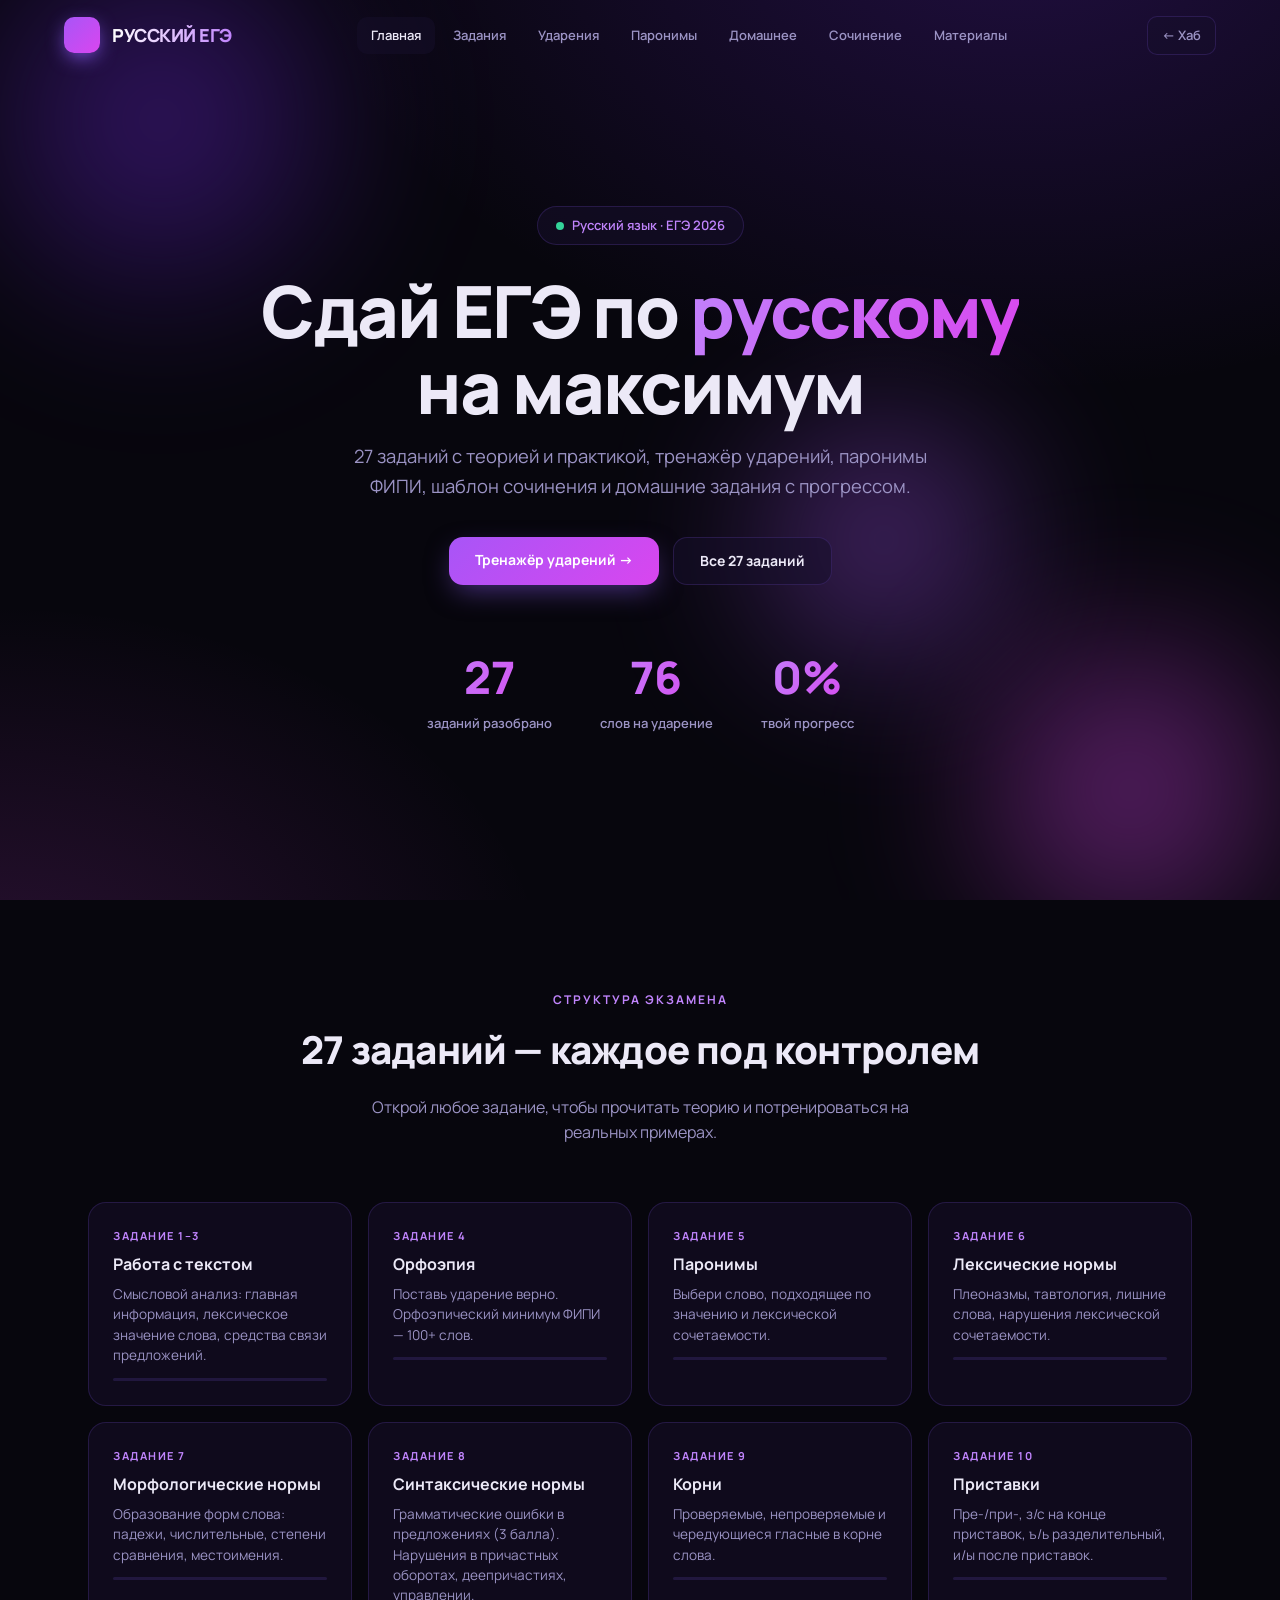
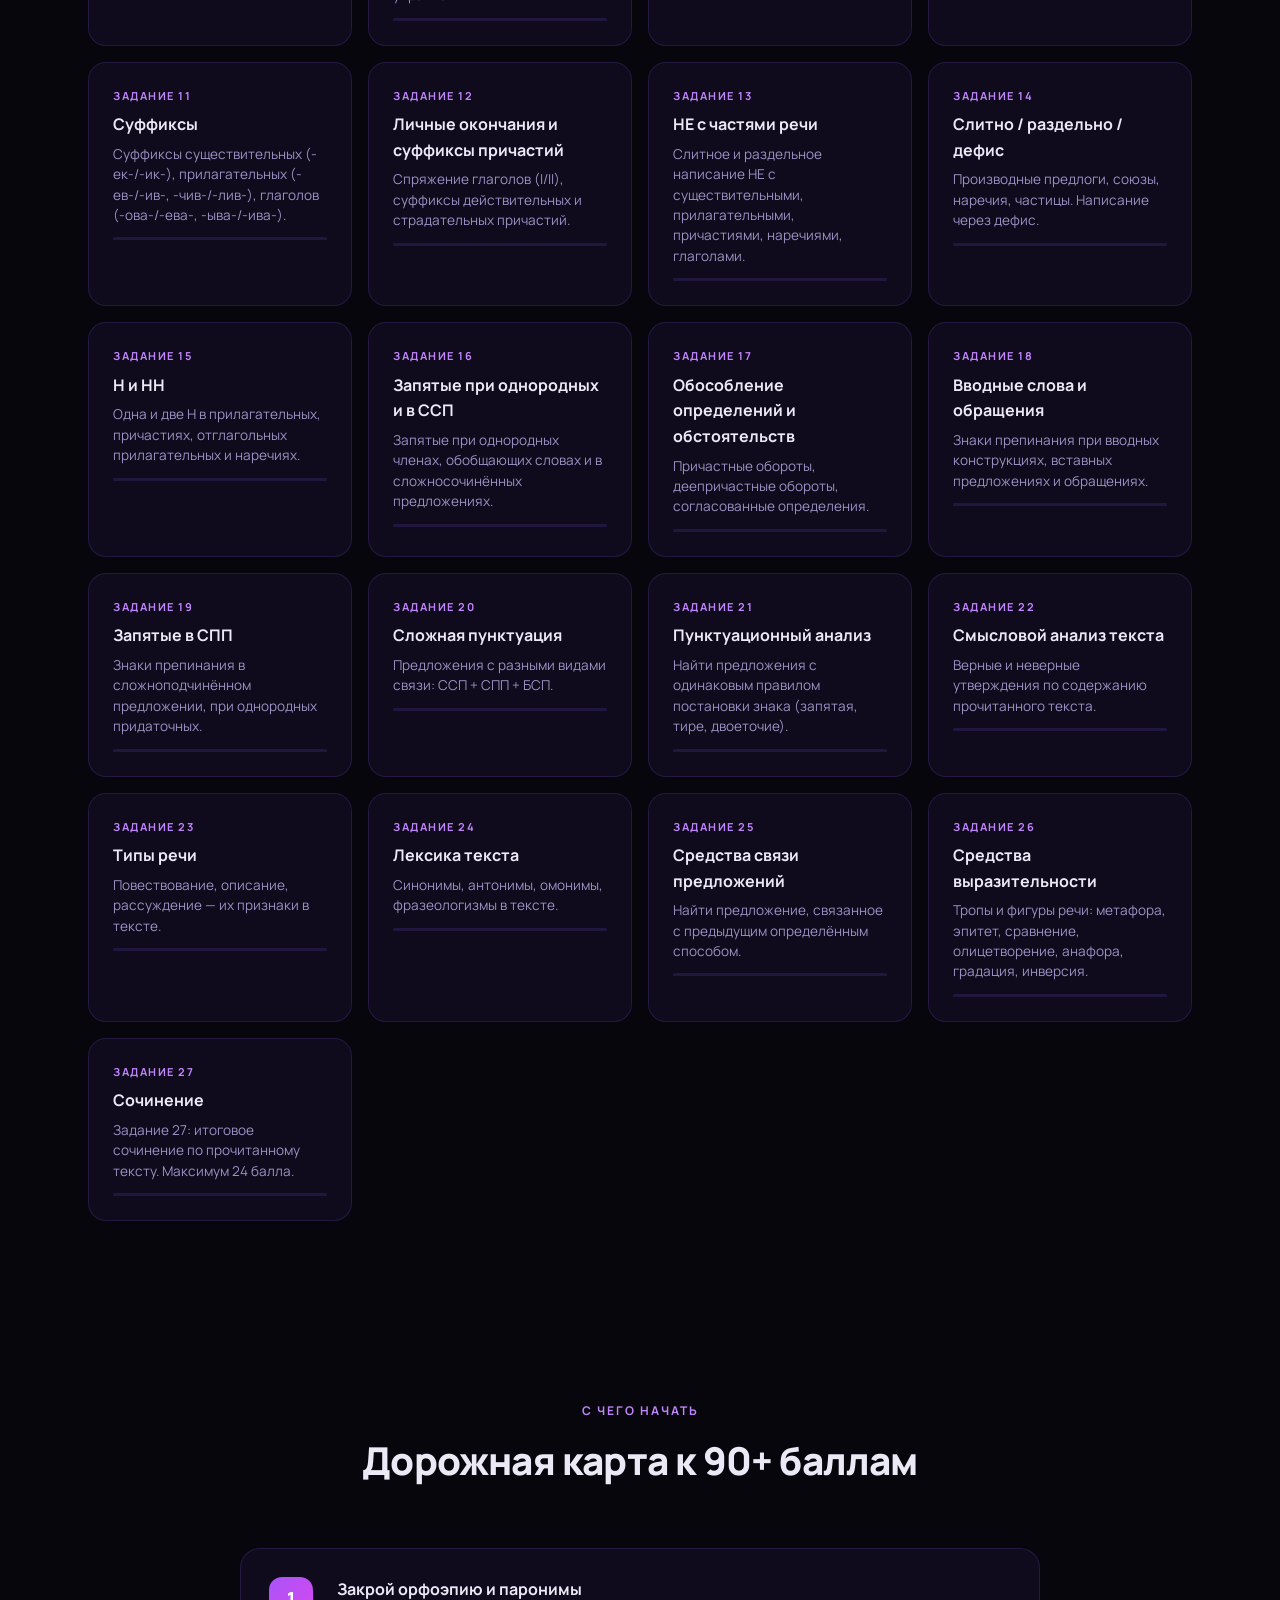
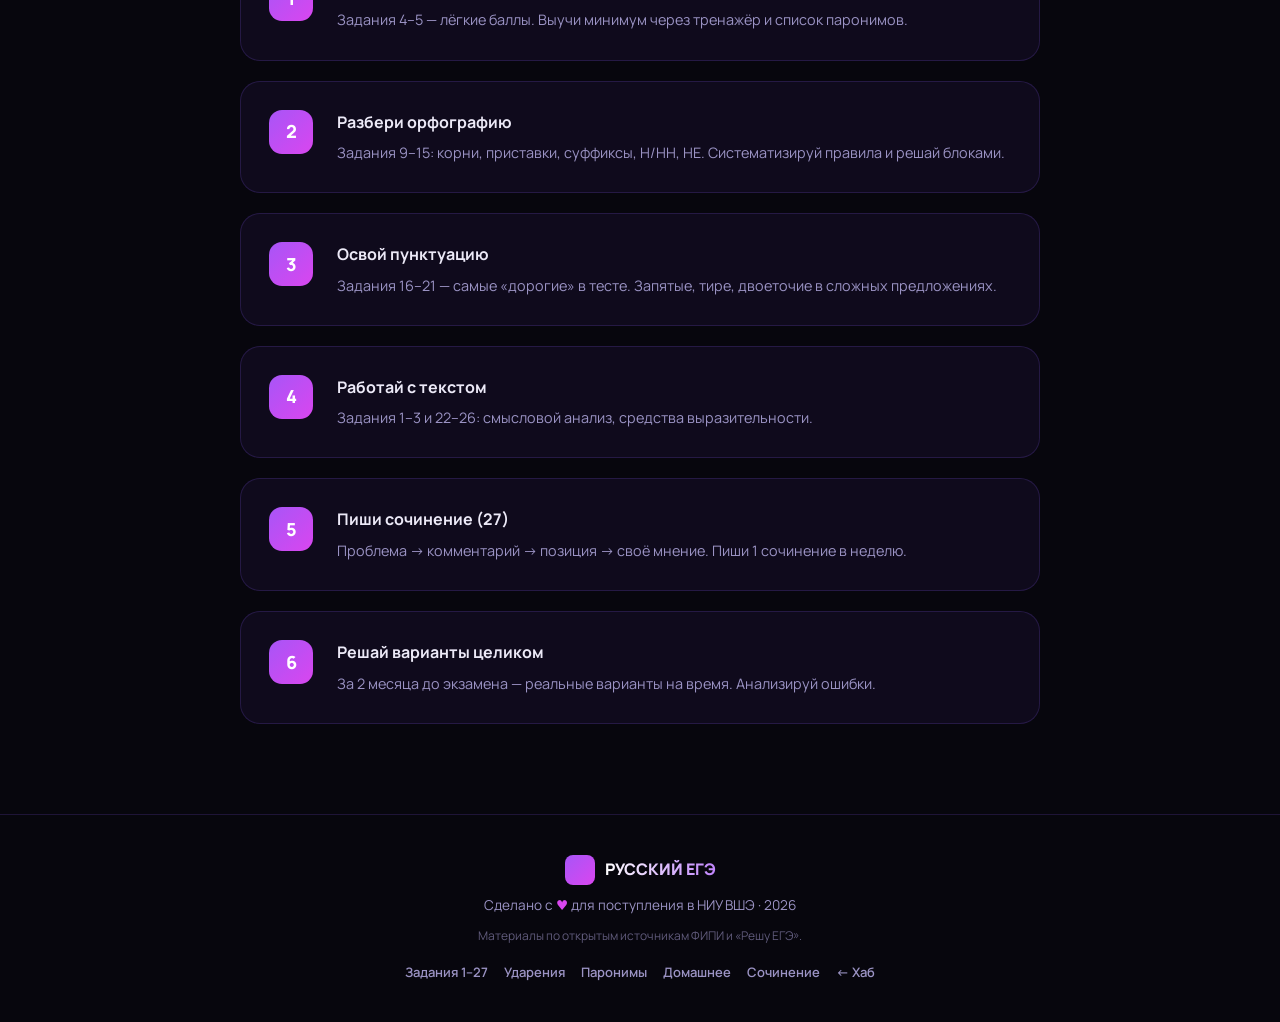
==== russian/index.html @ 57e1d1e1 "feat: запуск объединённого ЕГЭ-хаба (русский + английский) - Лендинг-хаб с выбором предмета и статис" ====
<!DOCTYPE html>
<html lang="ru">
<head>
  <meta charset="UTF-8" />
  <meta name="viewport" content="width=device-width, initial-scale=1.0" />
  <title>РУССКИЙ · ЕГЭ-Хаб — НИУ ВШЭ</title>
  <meta name="description" content="Подготовка к ЕГЭ по русскому: 27 заданий с теорией и практикой, тренажёр ударений (100+ слов), паронимы ФИПИ, шаблон сочинения, домашние задания. Цель — 90+ баллов, НИУ ВШЭ." />
  <link rel="preconnect" href="https://fonts.googleapis.com" />
  <link rel="preconnect" href="https://fonts.gstatic.com" crossorigin />
  <link href="https://fonts.googleapis.com/css2?family=Manrope:wght@400;600;700;800;900&display=swap" rel="stylesheet" />
  <link rel="stylesheet" href="css/style.css" />
  <link rel="icon" href="data:image/svg+xml,%3Csvg xmlns='http://www.w3.org/2000/svg' viewBox='0 0 32 32'%3E%3Ctext y='26' font-size='26'%3E%D0%AF%3C/text%3E%3C/svg%3E" />
</head>
<body>
  <div class="bg-fx"><div class="orb o1"></div><div class="orb o2"></div><div class="orb o3"></div></div>

  <header class="nav" id="nav">
    <a href="#/" class="logo"><span class="mark">Я</span><span>РУССКИЙ ЕГЭ</span></a>
    <nav class="nav-links" id="nav-links"></nav>
    <div class="nav-right">
      <a href="../index.html" class="hub-link">← Хаб</a>
      <button class="burger" id="burger" aria-label="Меню"><span></span><span></span><span></span></button>
    </div>
  </header>

  <main id="app"></main>

  <footer>
    <div class="foot-logo"><span class="mark">Я</span><span>РУССКИЙ ЕГЭ</span></div>
    <p>Сделано с <span class="heart">♥</span> для поступления в НИУ ВШЭ · <span id="year"></span></p>
    <p style="font-size:12px;opacity:.6">Материалы по открытым источникам ФИПИ и «Решу ЕГЭ».</p>
    <div class="foot-links">
      <a href="#/tasks">Задания 1–27</a>
      <a href="#/stress">Ударения</a>
      <a href="#/paronims">Паронимы</a>
      <a href="#/homework">Домашнее</a>
      <a href="#/essay">Сочинение</a>
      <a href="../index.html">← Хаб</a>
    </div>
  </footer>

  <script src="js/data-tasks.js"></script>
  <script src="js/data-stress.js"></script>
  <script src="js/data-homework.js"></script>
  <script src="js/app.js"></script>
</body>
</html>
---- russian/css/style.css ----
/* ============================================================
   РУССКИЙ ЕГЭ · чёрно-фиолетовая платформа
   ============================================================ */

:root {
  --bg:    #07060d;
  --bg-2:  #0d0a1a;
  --panel: rgba(22,16,42,.55);
  --panel-solid: #140f28;
  --violet:      #8b5cf6;
  --violet-2:    #a855f7;
  --violet-bright: #c084fc;
  --violet-deep: #6d28d9;
  --pink:  #d946ef;
  --text:  #ece9f7;
  --muted: #9b93c4;
  --line:  rgba(139,92,246,.18);
  --good:  #34d399;
  --bad:   #fb7185;
  --warn:  #f59e0b;
  --r:     20px;
  --ease:  cubic-bezier(.16,1,.3,1);
}

*{margin:0;padding:0;box-sizing:border-box;}
html{scroll-behavior:smooth;}
body{font-family:"Manrope","Inter",system-ui,sans-serif;
  background:var(--bg);color:var(--text);overflow-x:hidden;
  line-height:1.6;-webkit-font-smoothing:antialiased;}
::selection{background:var(--violet);color:#fff;}
a{color:inherit;text-decoration:none;}
input,textarea,select,button{font-family:inherit;}

/* ---- bg fx ---- */
.bg-fx{position:fixed;inset:0;z-index:-2;overflow:hidden;
  background:
    radial-gradient(1200px 800px at 80% -10%,rgba(109,40,217,.25),transparent 60%),
    radial-gradient(1000px 700px at 0% 110%,rgba(217,70,239,.16),transparent 55%),
    var(--bg);}
.orb{position:absolute;border-radius:50%;filter:blur(70px);opacity:.5;
  animation:float 18s var(--ease) infinite alternate;}
.orb.o1{width:480px;height:480px;top:-120px;left:-80px;
  background:radial-gradient(circle,var(--violet-deep),transparent 70%);}
.orb.o2{width:420px;height:420px;bottom:-100px;right:-60px;
  background:radial-gradient(circle,var(--pink),transparent 70%);animation-delay:-6s;}
.orb.o3{width:360px;height:360px;top:40%;left:55%;
  background:radial-gradient(circle,var(--violet-2),transparent 70%);animation-delay:-11s;}
@keyframes float{0%{transform:translate(0,0) scale(1);}100%{transform:translate(60px,-50px) scale(1.18);}}

/* ---- nav ---- */
.nav{position:fixed;top:0;left:0;right:0;z-index:100;
  display:flex;align-items:center;justify-content:space-between;
  padding:16px clamp(20px,5vw,64px);transition:all .4s var(--ease);}
.nav.scrolled{padding:10px clamp(20px,5vw,64px);
  background:rgba(7,6,13,.82);backdrop-filter:blur(18px);
  border-bottom:1px solid var(--line);}
.logo{display:flex;align-items:center;gap:12px;font-weight:800;font-size:18px;letter-spacing:-.5px;}
.logo .mark{width:36px;height:36px;border-radius:10px;display:grid;place-items:center;
  font-size:18px;font-weight:900;
  background:linear-gradient(135deg,var(--violet-2),var(--pink));
  box-shadow:0 6px 20px -4px var(--violet);animation:pulse 4s ease-in-out infinite;}
@keyframes pulse{50%{box-shadow:0 8px 36px -2px var(--pink);}}
.logo span{background:linear-gradient(90deg,#fff,var(--violet-bright));
  -webkit-background-clip:text;background-clip:text;color:transparent;}
.nav-links{display:flex;gap:4px;align-items:center;}
.nav-links a{color:var(--muted);font-size:13px;font-weight:600;
  padding:8px 14px;border-radius:10px;transition:all .3s var(--ease);white-space:nowrap;}
.nav-links a:hover,.nav-links a.active{color:var(--text);background:var(--panel);}
.nav-right{display:flex;align-items:center;gap:8px;}
.hub-link{
  padding:8px 14px;border-radius:10px;font-size:13px;font-weight:600;
  background:var(--panel);border:1px solid var(--line);color:var(--muted);
  transition:all .3s var(--ease);}
.hub-link:hover{color:var(--violet-bright);border-color:rgba(139,92,246,.4);}
.burger{display:none;flex-direction:column;gap:5px;cursor:pointer;background:none;border:0;}
.burger span{width:24px;height:2px;background:var(--text);border-radius:2px;transition:.3s;}

/* ---- btns ---- */
.btn{padding:12px 26px;border-radius:14px;font-weight:700;font-size:14px;
  cursor:pointer;border:0;transition:all .3s var(--ease);text-decoration:none;display:inline-block;}
.btn-primary{background:linear-gradient(135deg,var(--violet-2),var(--pink));color:#fff;
  box-shadow:0 10px 28px -6px rgba(139,92,246,.5);}
.btn-primary:hover{transform:translateY(-2px);box-shadow:0 14px 36px -4px rgba(139,92,246,.7);}
.btn-primary:disabled{opacity:.4;cursor:not-allowed;transform:none;}
.btn-ghost{background:var(--panel);border:1px solid var(--line);color:var(--text);}
.btn-ghost:hover{border-color:rgba(139,92,246,.4);color:var(--violet-bright);}

/* ---- hero ---- */
.hero{min-height:100vh;display:flex;flex-direction:column;align-items:center;
  justify-content:center;text-align:center;padding:100px clamp(20px,5vw,80px) 60px;}
.badge{display:inline-flex;align-items:center;gap:8px;padding:8px 18px;border-radius:999px;
  background:var(--panel);border:1px solid var(--line);font-size:13px;font-weight:600;
  color:var(--violet-bright);margin-bottom:28px;}
.dot{width:8px;height:8px;border-radius:50%;background:var(--good);animation:blink 2s infinite;}
@keyframes blink{0%,100%{opacity:1;}50%{opacity:.3;}}
h1{font-size:clamp(2.2rem,6vw,4.5rem);font-weight:900;letter-spacing:-2px;line-height:1.05;margin-bottom:18px;}
.grad{background:linear-gradient(120deg,var(--violet-bright),var(--pink));
  -webkit-background-clip:text;background-clip:text;color:transparent;}
.sub{font-size:clamp(.95rem,2vw,1.15rem);color:var(--muted);max-width:600px;margin-bottom:36px;}
.hero-cta{display:flex;gap:14px;flex-wrap:wrap;justify-content:center;margin-bottom:56px;}
.hero-stats{display:flex;gap:48px;flex-wrap:wrap;justify-content:center;}
.stat .num{font-size:clamp(1.8rem,4vw,2.8rem);font-weight:900;
  background:linear-gradient(120deg,var(--violet-bright),var(--pink));
  -webkit-background-clip:text;background-clip:text;color:transparent;}
.stat .lbl{font-size:13px;color:var(--muted);font-weight:600;}

/* ---- wrap / sec ---- */
.wrap{max-width:1200px;margin:0 auto;padding:0 clamp(20px,5vw,48px);}
section{padding:90px 0;}
.sec-head{text-align:center;margin-bottom:56px;}
.kicker{font-size:12px;font-weight:700;letter-spacing:2px;text-transform:uppercase;
  color:var(--violet-bright);margin-bottom:10px;}
h2{font-size:clamp(1.6rem,3.5vw,2.4rem);font-weight:800;letter-spacing:-.8px;margin-bottom:14px;}
.sec-head p{color:var(--muted);font-size:clamp(.9rem,1.8vw,1rem);max-width:540px;margin:0 auto;}

/* ---- task grid ---- */
.tasks-grid{display:grid;grid-template-columns:repeat(auto-fill,minmax(240px,1fr));gap:16px;}
.task-card{
  padding:24px;border-radius:18px;border:1px solid var(--line);background:var(--panel);
  cursor:pointer;transition:all .35s var(--ease);position:relative;overflow:hidden;
}
.task-card::before{content:'';position:absolute;inset:0;
  background:radial-gradient(500px at var(--mx,50%) var(--my,50%),rgba(139,92,246,.14),transparent 60%);
  opacity:0;transition:opacity .3s;}
.task-card:hover::before{opacity:1;}
.task-card:hover{transform:translateY(-3px);border-color:rgba(139,92,246,.4);
  box-shadow:0 20px 50px -20px rgba(139,92,246,.3);}
.tnum{font-size:11px;font-weight:700;letter-spacing:1.5px;text-transform:uppercase;
  color:var(--violet-bright);margin-bottom:8px;display:block;}
.task-card h3{font-size:1rem;font-weight:700;margin-bottom:6px;}
.task-card p{font-size:.85rem;color:var(--muted);line-height:1.5;}
.task-card .tc-prog{
  margin-top:12px;height:3px;border-radius:99px;background:rgba(139,92,246,.15);overflow:hidden;}
.task-card .tc-prog i{display:block;height:100%;border-radius:99px;
  background:linear-gradient(90deg,var(--violet-2),var(--pink));transition:width .5s var(--ease);}

/* ---- task detail view ---- */
.task-view{padding-top:100px;min-height:100vh;}
.task-header{padding:60px clamp(20px,5vw,48px) 40px;max-width:900px;margin:0 auto;}
.task-header .back{display:inline-flex;align-items:center;gap:8px;
  color:var(--muted);font-size:14px;font-weight:600;cursor:pointer;
  border:none;background:none;padding:0;margin-bottom:24px;transition:color .2s;}
.task-header .back:hover{color:var(--violet-bright);}
.task-header .tnum{font-size:13px;font-weight:700;letter-spacing:1.5px;text-transform:uppercase;
  color:var(--violet-bright);margin-bottom:10px;}
.task-header h2{font-size:clamp(1.6rem,3.5vw,2.2rem);font-weight:800;letter-spacing:-.5px;margin-bottom:14px;}
.task-header p{color:var(--muted);font-size:1rem;line-height:1.7;max-width:660px;}

.task-body{max-width:900px;margin:0 auto;padding:0 clamp(20px,5vw,48px) 80px;}

/* theory block */
.theory-block{
  background:var(--panel);border:1px solid var(--line);
  border-radius:20px;padding:32px;margin-bottom:32px;
}
.theory-block h3{font-size:1.1rem;font-weight:700;margin-bottom:16px;
  display:flex;align-items:center;gap:10px;}
.theory-block h3::before{content:'📖';font-size:1.2rem;}
.theory-block ul{list-style:none;display:flex;flex-direction:column;gap:10px;}
.theory-block li{padding-left:22px;position:relative;font-size:.95rem;line-height:1.6;color:var(--muted);}
.theory-block li::before{content:'→';position:absolute;left:0;color:var(--violet-bright);}
.theory-block li strong{color:var(--text);}
.theory-block p{font-size:.95rem;color:var(--muted);line-height:1.7;}
.theory-block code{background:rgba(139,92,246,.15);padding:2px 6px;border-radius:6px;
  font-family:monospace;font-size:.9rem;color:var(--violet-bright);}

/* practice block */
.practice-block{margin-bottom:24px;}
.practice-block .pb-head{display:flex;align-items:center;justify-content:space-between;margin-bottom:20px;}
.practice-block .pb-head h3{font-size:1.05rem;font-weight:700;}
.pb-counter{font-size:13px;color:var(--muted);font-weight:600;}

.ex-card{
  background:var(--panel);border:1px solid var(--line);border-radius:18px;
  padding:28px;margin-bottom:16px;transition:border-color .3s;
}
.ex-card.correct{border-color:var(--good);}
.ex-card.wrong{border-color:var(--bad);}
.ex-num{font-size:11px;font-weight:700;letter-spacing:1.5px;text-transform:uppercase;
  color:var(--muted);margin-bottom:10px;}
.ex-card .q{font-size:1rem;font-weight:600;line-height:1.6;margin-bottom:18px;}
.ex-card .q em{font-style:normal;color:var(--violet-bright);font-weight:700;}

/* options */
.opts{display:flex;flex-direction:column;gap:10px;margin-bottom:16px;}
.opt{
  padding:12px 18px;border-radius:12px;border:1px solid var(--line);
  background:rgba(22,16,42,.4);cursor:pointer;font-size:.95rem;font-weight:600;
  transition:all .25s var(--ease);text-align:left;color:var(--text);
}
.opt:hover:not(:disabled){border-color:rgba(139,92,246,.5);background:rgba(139,92,246,.12);}
.opt.sel-correct{border-color:var(--good);background:rgba(52,211,153,.12);color:var(--good);}
.opt.sel-wrong{border-color:var(--bad);background:rgba(251,113,133,.12);color:var(--bad);}
.opt.show-correct{border-color:var(--good);background:rgba(52,211,153,.08);}
.opt:disabled{cursor:not-allowed;}

/* fill input */
.fill-wrap{display:flex;gap:12px;align-items:center;flex-wrap:wrap;margin-bottom:14px;}
.fill-pre,.fill-post{font-size:1rem;color:var(--text);font-weight:600;}
.fill-inp{
  padding:10px 16px;border-radius:12px;border:1px solid var(--line);
  background:rgba(22,16,42,.6);color:var(--text);font-size:1rem;font-weight:600;
  min-width:140px;outline:none;transition:border-color .25s;}
.fill-inp:focus{border-color:var(--violet);}
.fill-inp.ok{border-color:var(--good);background:rgba(52,211,153,.1);}
.fill-inp.no{border-color:var(--bad);background:rgba(251,113,133,.1);}
.check-btn{padding:10px 20px;border-radius:12px;border:0;cursor:pointer;
  background:var(--violet);color:#fff;font-size:14px;font-weight:700;
  transition:all .25s var(--ease);}
.check-btn:hover{background:var(--violet-2);}

/* explain */
.explain{display:none;padding:14px 18px;border-radius:12px;
  background:rgba(22,16,42,.8);border-left:3px solid var(--violet-bright);
  font-size:.9rem;color:var(--muted);line-height:1.6;margin-top:6px;}
.explain.show{display:block;}
.explain strong{color:var(--violet-bright);}

/* ---- stress trainer ---- */
.trainer{
  background:var(--panel);border:1px solid var(--line);border-radius:24px;
  padding:40px;max-width:600px;margin:0 auto;text-align:center;
}
.stress-word{font-size:clamp(2rem,5vw,3rem);font-weight:700;
  letter-spacing:2px;margin:24px 0;display:flex;justify-content:center;gap:2px;flex-wrap:wrap;}
.syl{
  padding:8px 4px;cursor:pointer;border-radius:8px;transition:all .2s var(--ease);
  border-bottom:3px solid transparent;
}
.syl:hover{background:rgba(139,92,246,.2);border-bottom-color:var(--violet);}
.syl.correct{background:rgba(52,211,153,.15);border-bottom-color:var(--good);color:var(--good);}
.syl.wrong{background:rgba(251,113,133,.15);border-bottom-color:var(--bad);color:var(--bad);}
.syl.show-acc{border-bottom-color:var(--good);}
.qcount{font-size:13px;color:var(--muted);font-weight:600;}
.hint{font-size:.9rem;color:var(--muted);margin-bottom:18px;}
.progress-bar{height:4px;border-radius:99px;background:rgba(139,92,246,.15);overflow:hidden;margin-top:20px;}
.progress-bar i{display:block;height:100%;border-radius:99px;
  background:linear-gradient(90deg,var(--violet-2),var(--pink));transition:width .4s var(--ease);}
.s-score{color:var(--violet-bright);font-weight:700;}

/* ---- quiz ---- */
.quiz{max-width:680px;margin:0 auto;}
.quiz-card{
  background:var(--panel);border:1px solid var(--line);border-radius:24px;padding:36px;
}
.quiz-tag{font-size:11px;font-weight:700;letter-spacing:1.5px;text-transform:uppercase;
  color:var(--violet-bright);}
.quiz-q{font-size:1.05rem;font-weight:600;line-height:1.6;margin:16px 0 24px;}
.quiz-foot{display:flex;align-items:center;justify-content:space-between;margin-top:20px;flex-wrap:wrap;gap:12px;}
.quiz-score{font-size:14px;font-weight:600;color:var(--muted);}
.q-score{color:var(--violet-bright);}

/* ---- roadmap ---- */
.roadmap{display:flex;flex-direction:column;gap:20px;max-width:800px;margin:0 auto;}
.step{display:flex;gap:24px;align-items:flex-start;padding:28px;
  border-radius:20px;background:var(--panel);border:1px solid var(--line);}
.step .n{
  flex-shrink:0;width:44px;height:44px;border-radius:13px;display:grid;place-items:center;
  font-size:18px;font-weight:900;
  background:linear-gradient(135deg,var(--violet-2),var(--pink));
  color:#fff;}
.step h3{font-size:1rem;font-weight:700;margin-bottom:6px;}
.step p{font-size:.9rem;color:var(--muted);line-height:1.6;}

/* ---- paronims ---- */
.paro-list{display:grid;grid-template-columns:repeat(auto-fill,minmax(280px,1fr));gap:16px;}
.paro-card{padding:20px;border-radius:16px;background:var(--panel);border:1px solid var(--line);}
.paro-card h4{font-size:1rem;font-weight:700;margin-bottom:10px;color:var(--violet-bright);}
.paro-card .words{display:flex;gap:10px;flex-wrap:wrap;margin-bottom:8px;}
.paro-word{padding:4px 12px;border-radius:8px;background:rgba(139,92,246,.12);
  font-size:.9rem;font-weight:600;}
.paro-card p{font-size:.85rem;color:var(--muted);line-height:1.5;}

/* ---- homework ---- */
.hw-section{padding:60px 0;}
.hw-topics{display:grid;grid-template-columns:repeat(auto-fill,minmax(300px,1fr));gap:20px;}
.hw-topic{padding:28px;border-radius:20px;background:var(--panel);border:1px solid var(--line);}
.hw-topic h3{font-size:1rem;font-weight:700;margin-bottom:16px;display:flex;justify-content:space-between;align-items:center;}
.hw-prog-label{font-size:12px;color:var(--muted);font-weight:600;}
.hw-bar{height:4px;border-radius:99px;background:rgba(139,92,246,.15);overflow:hidden;margin-bottom:16px;}
.hw-bar i{display:block;height:100%;border-radius:99px;
  background:linear-gradient(90deg,var(--violet-2),var(--pink));transition:width .5s var(--ease);}
.hw-items{list-style:none;display:flex;flex-direction:column;gap:8px;}
.hw-item{display:flex;align-items:flex-start;gap:12px;font-size:.9rem;line-height:1.5;cursor:pointer;}
.hw-item input[type=checkbox]{
  flex-shrink:0;width:18px;height:18px;accent-color:var(--violet-2);cursor:pointer;margin-top:2px;}
.hw-item.done label{text-decoration:line-through;color:var(--muted);}
.hw-item label{cursor:pointer;}

/* ---- resources ---- */
.res-grid{display:grid;grid-template-columns:repeat(auto-fill,minmax(240px,1fr));gap:16px;}
.res{padding:28px;border-radius:18px;background:var(--panel);border:1px solid var(--line);
  transition:all .3s var(--ease);}
.res:hover{transform:translateY(-3px);border-color:rgba(139,92,246,.4);}
.res .ico{font-size:1.8rem;margin-bottom:12px;}
.res h3{font-size:1rem;font-weight:700;margin-bottom:6px;display:flex;align-items:center;gap:6px;}
.arrow{font-size:.8rem;color:var(--muted);}
.res p{font-size:.85rem;color:var(--muted);line-height:1.5;}

/* ---- tabs ---- */
.tabs{display:flex;gap:8px;flex-wrap:wrap;margin-bottom:28px;}
.tab-btn{padding:8px 18px;border-radius:10px;border:1px solid var(--line);
  background:var(--panel);color:var(--muted);font-size:13px;font-weight:600;cursor:pointer;
  transition:all .25s var(--ease);}
.tab-btn.active{background:var(--violet);color:#fff;border-color:var(--violet);}
.tab-pane{display:none;}
.tab-pane.active{display:block;}

/* ---- footer ---- */
footer{text-align:center;padding:40px clamp(20px,5vw,48px);
  border-top:1px solid var(--line);display:flex;flex-direction:column;
  align-items:center;gap:10px;}
.foot-logo{display:flex;align-items:center;gap:10px;font-size:16px;font-weight:800;}
.foot-logo .mark{width:30px;height:30px;border-radius:8px;display:grid;place-items:center;
  font-size:14px;font-weight:900;
  background:linear-gradient(135deg,var(--violet-2),var(--pink));}
.foot-logo span{background:linear-gradient(90deg,#fff,var(--violet-bright));
  -webkit-background-clip:text;background-clip:text;color:transparent;}
footer p{color:var(--muted);font-size:.85rem;}
.heart{color:var(--pink);}
.foot-links{display:flex;gap:16px;flex-wrap:wrap;justify-content:center;margin-top:6px;}
.foot-links a{color:var(--muted);font-size:13px;font-weight:600;transition:color .2s;}
.foot-links a:hover{color:var(--violet-bright);}

/* ---- toast ---- */
.toast{position:fixed;bottom:32px;left:50%;transform:translateX(-50%) translateY(20px);
  background:var(--panel-solid);border:1px solid var(--line);color:var(--text);
  padding:12px 24px;border-radius:99px;font-size:14px;font-weight:600;
  opacity:0;transition:all .3s var(--ease);z-index:999;white-space:nowrap;}
.toast.show{opacity:1;transform:translateX(-50%) translateY(0);}

/* ---- reveal ---- */
.reveal{opacity:0;transform:translateY(24px);transition:opacity .6s var(--ease),transform .6s var(--ease);}
.reveal.in{opacity:1;transform:none;}

/* ---- responsive ---- */
@media(max-width:700px){
  .nav-links{display:none;position:fixed;top:68px;left:0;right:0;
    flex-direction:column;background:rgba(7,6,13,.95);backdrop-filter:blur(18px);
    padding:16px;gap:6px;border-bottom:1px solid var(--line);}
  .nav-links.open{display:flex;}
  .burger{display:flex;}
  .hero-stats{gap:20px;}
  .fill-wrap{flex-direction:column;align-items:flex-start;}
  .step{flex-direction:column;gap:14px;}
}
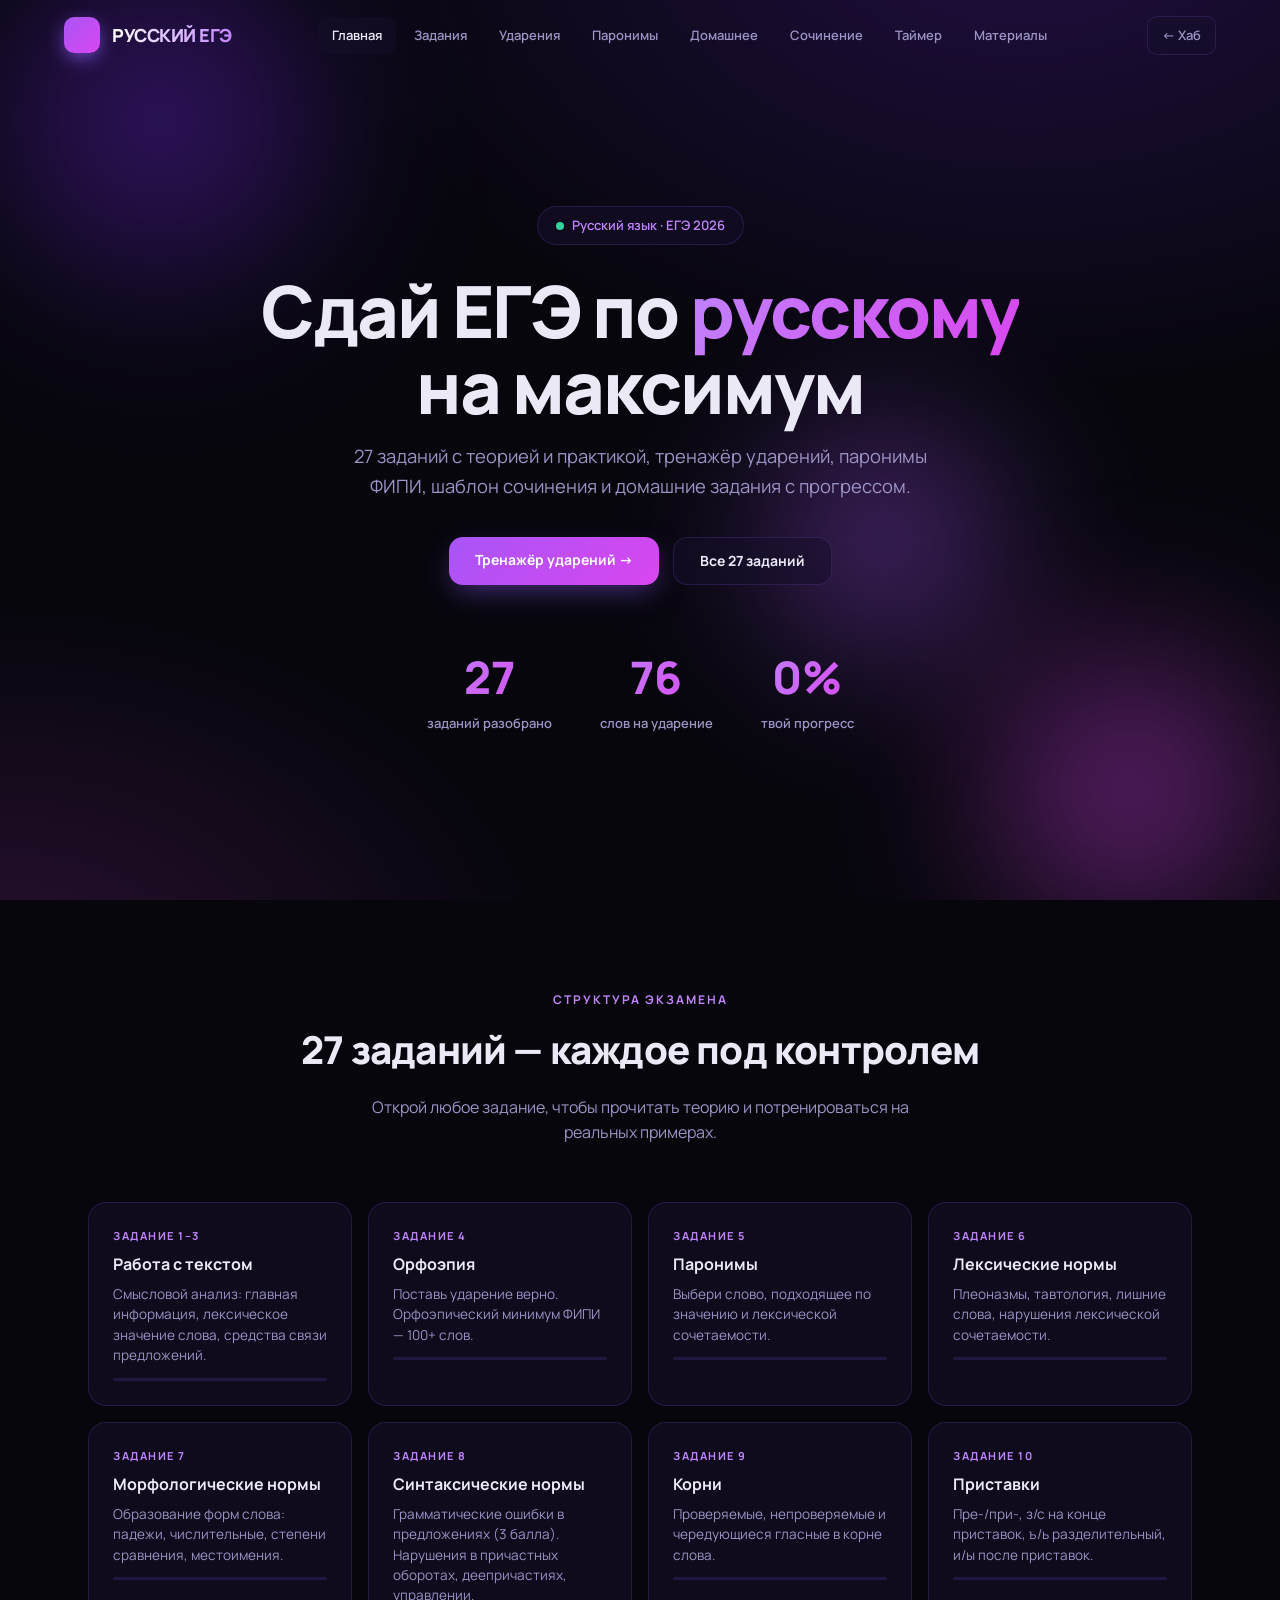
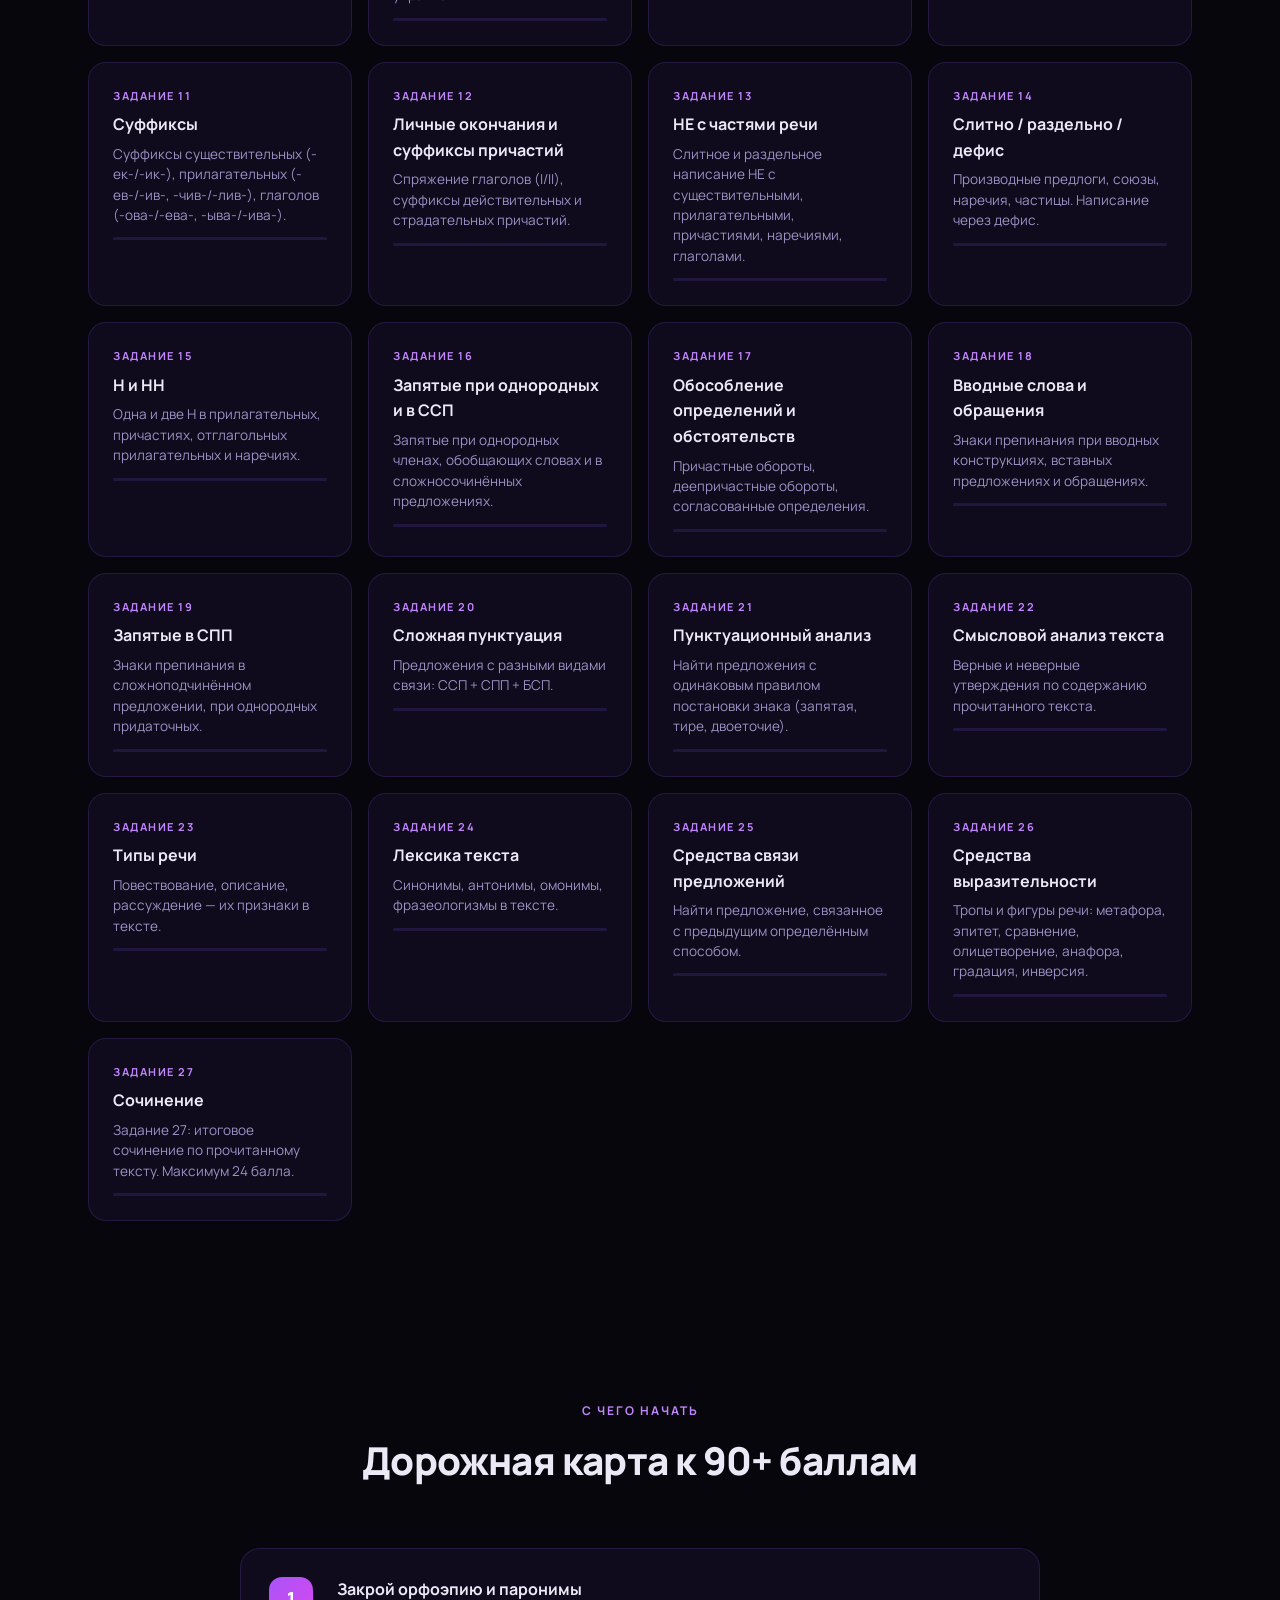
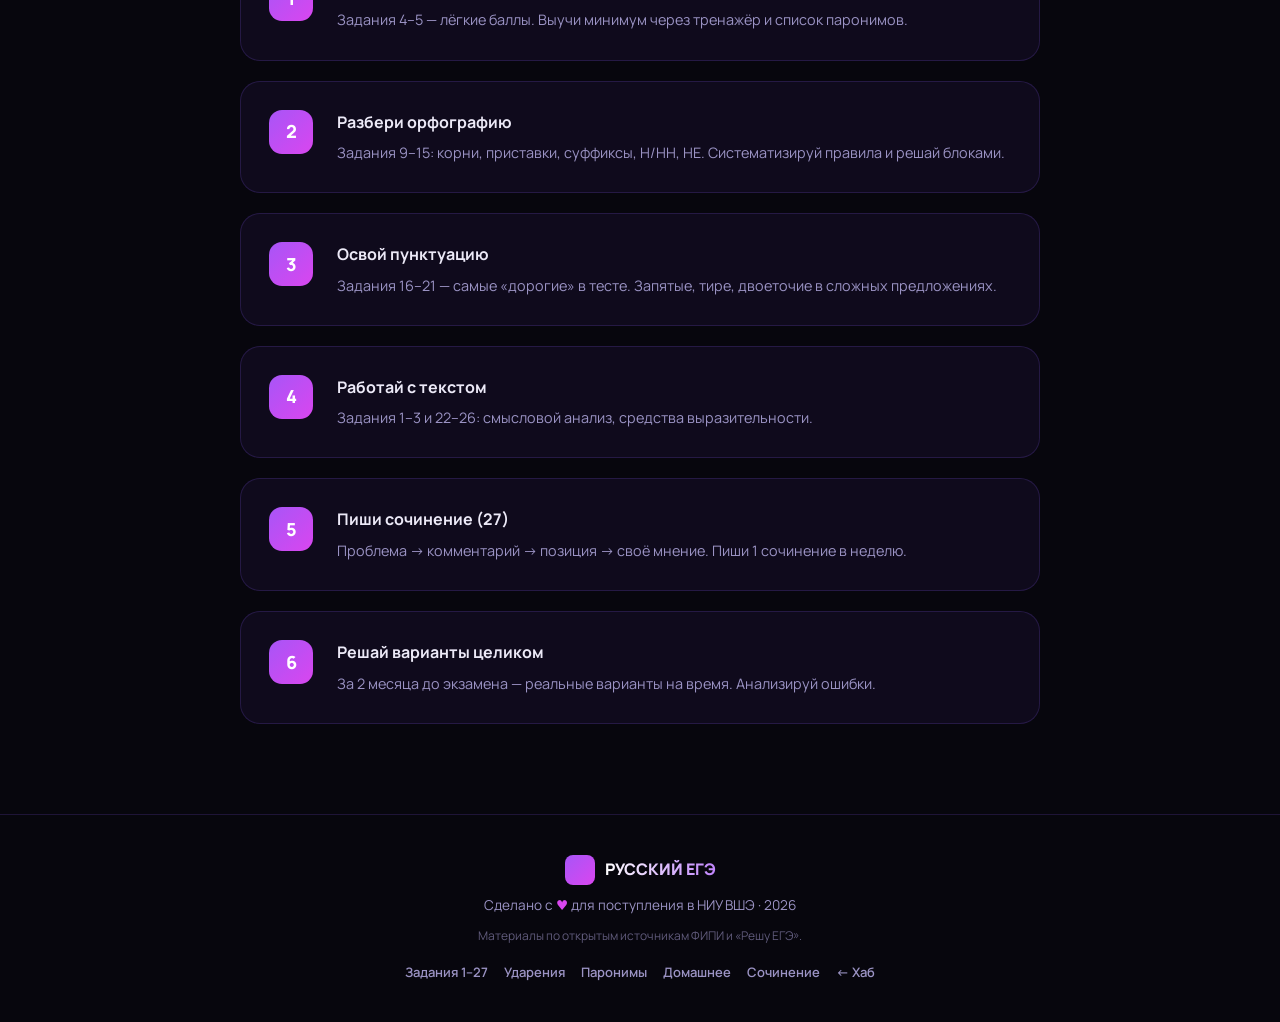
==== commit c8d41daa: "feat: add 4 major improvements to EGE Hub - Russian: +7 extra practice examples per key task (4,5,8," ====
--- a/russian/index.html
+++ b/russian/index.html
@@ -42,6 +42,7 @@
   <script src="js/data-tasks.js"></script>
   <script src="js/data-stress.js"></script>
   <script src="js/data-homework.js"></script>
+  <script src="js/data-extra.js"></script>
   <script src="js/app.js"></script>
 </body>
 </html>
--- a/russian/css/style.css
+++ b/russian/css/style.css
@@ -344,3 +344,24 @@
   .fill-wrap{flex-direction:column;align-items:flex-start;}
   .step{flex-direction:column;gap:14px;}
 }
+
+/* ======= TIMER ======= */
+.timer-card{background:var(--card);border:1px solid rgba(139,92,246,.2);border-radius:20px;
+  padding:40px 24px 32px;text-align:center;max-width:480px;margin:0 auto;}
+.timer-ring-wrap{position:relative;width:200px;height:200px;margin:0 auto 20px;}
+.timer-ring{width:100%;height:100%;}
+.timer-display{position:absolute;top:50%;left:50%;transform:translate(-50%,-50%);text-align:center;width:140px;}
+.timer-hms{font-size:1.9rem;font-weight:900;letter-spacing:-1px;line-height:1.1;color:var(--text);}
+.timer-lbl{font-size:.72rem;color:var(--muted);margin-top:4px;font-weight:600;}
+.timer-elapsed{color:var(--muted);font-size:.8rem;margin-bottom:20px;}
+.timer-controls{display:flex;gap:12px;justify-content:center;}
+.timer-plan{display:flex;flex-direction:column;gap:8px;margin-top:12px;}
+.tp-row{display:grid;grid-template-columns:130px 1fr 60px;gap:10px;align-items:center;
+  padding:10px 14px;border-radius:9px;background:rgba(255,255,255,.03);font-size:.83rem;}
+.tp-key{background:rgba(139,92,246,.1);border-left:3px solid var(--violet);}
+.tp-time{font-variant-numeric:tabular-nums;font-weight:700;color:var(--violet-bright);}
+.tp-dur{color:var(--muted);font-size:.78rem;text-align:right;}
+@media(max-width:600px){
+  .tp-row{grid-template-columns:1fr;gap:2px;}
+  .tp-time{font-size:.8rem;}
+}
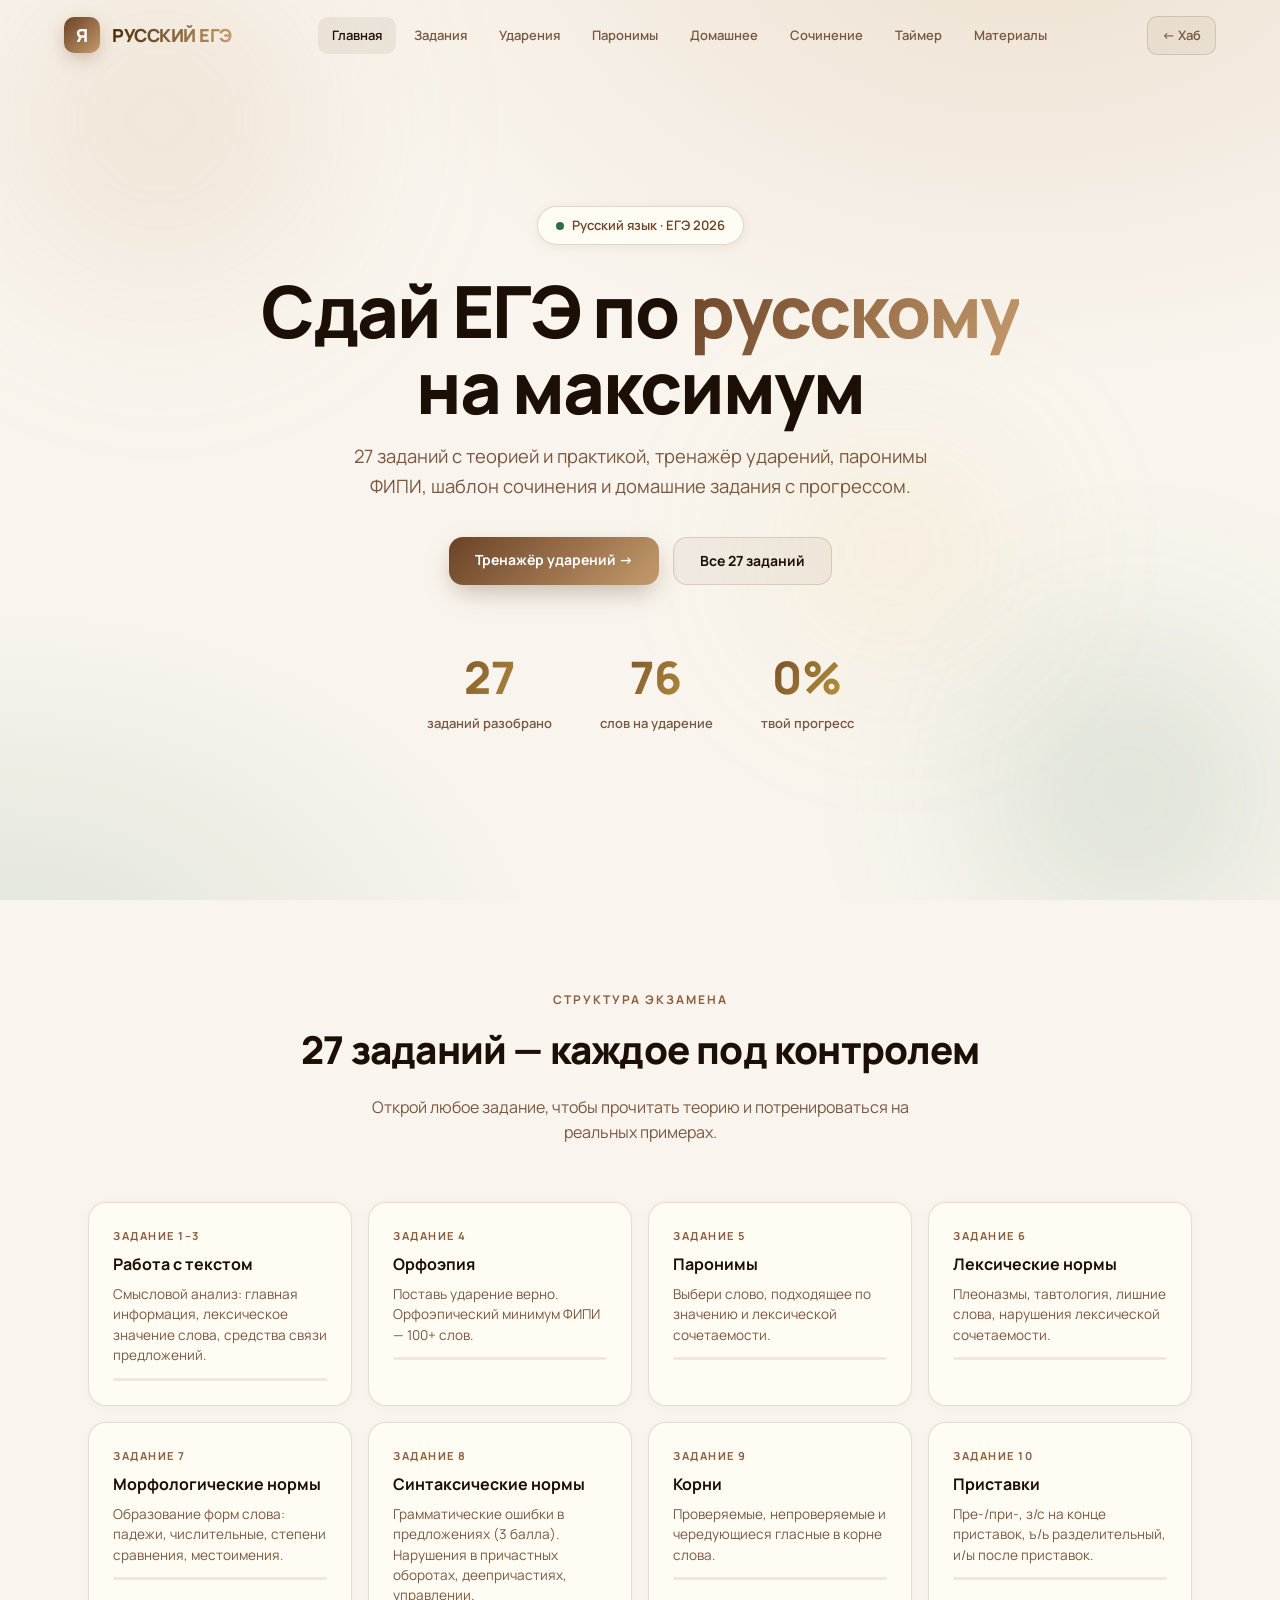
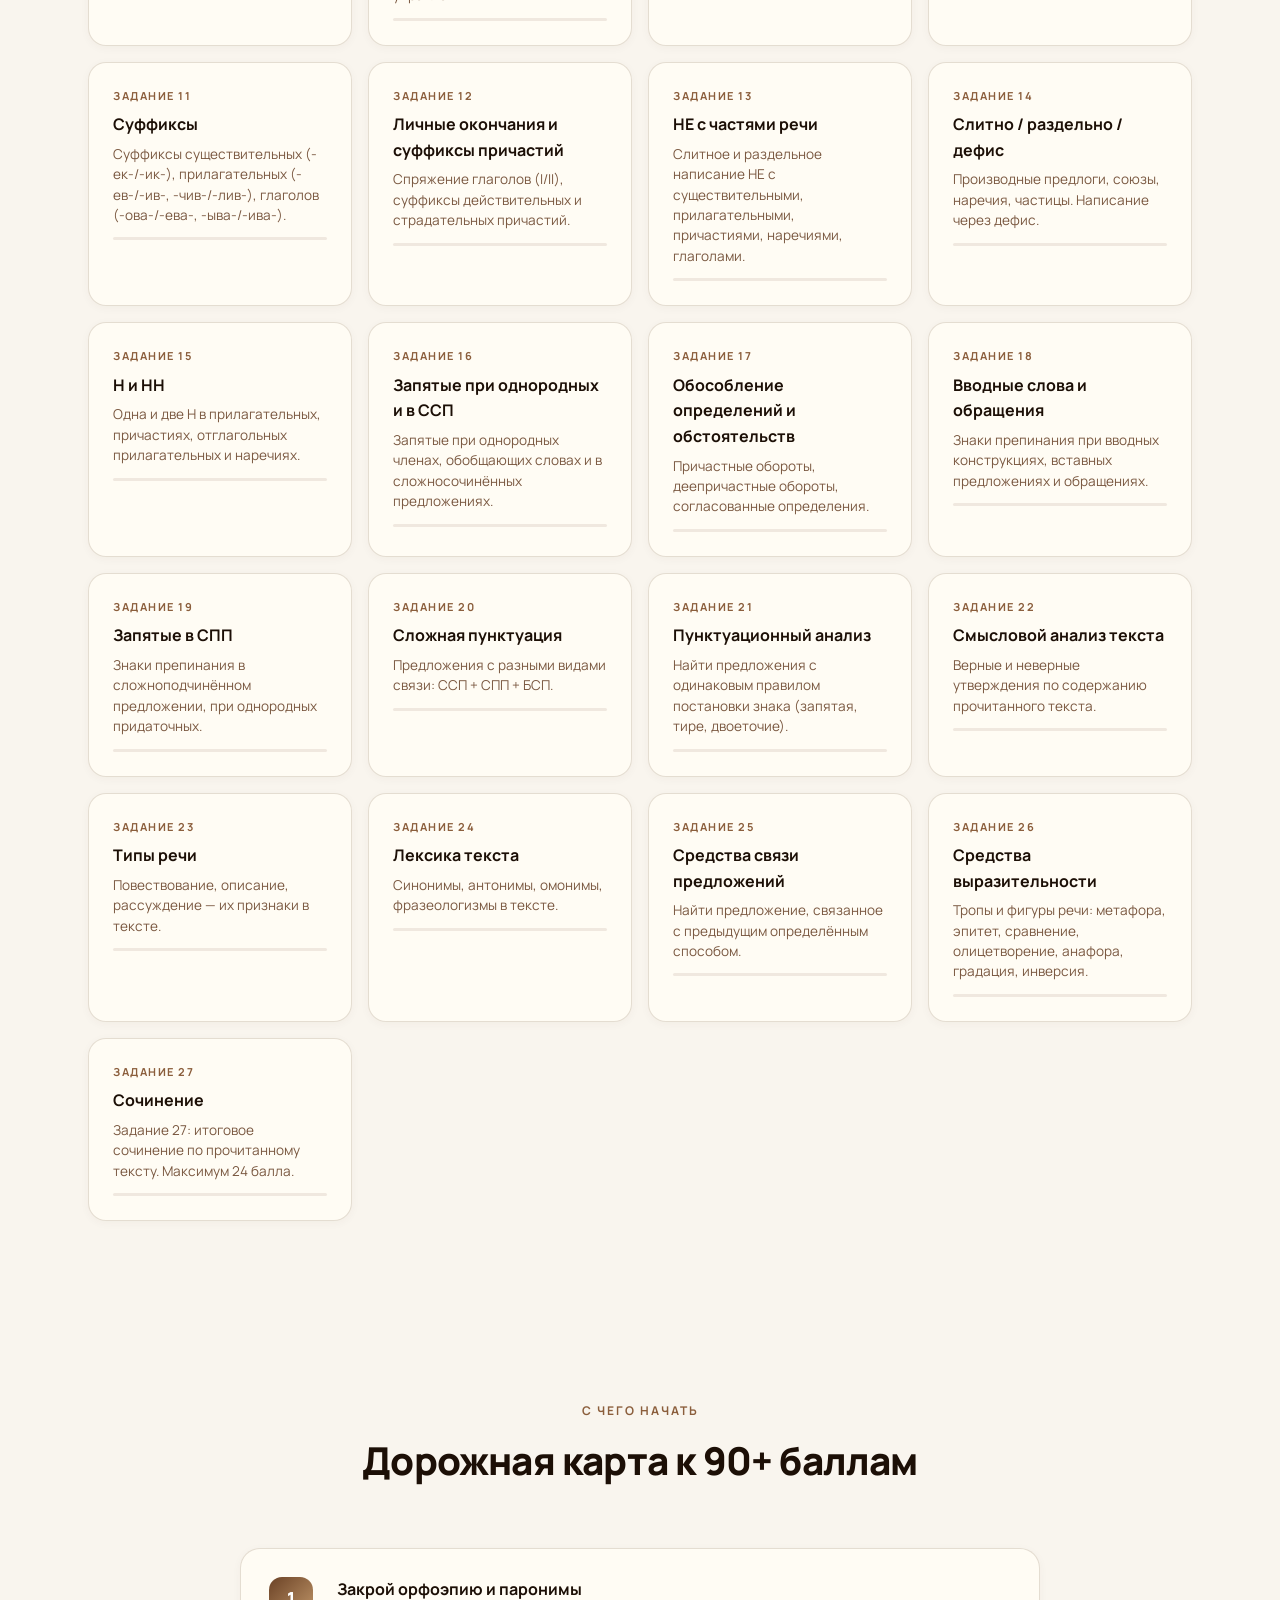
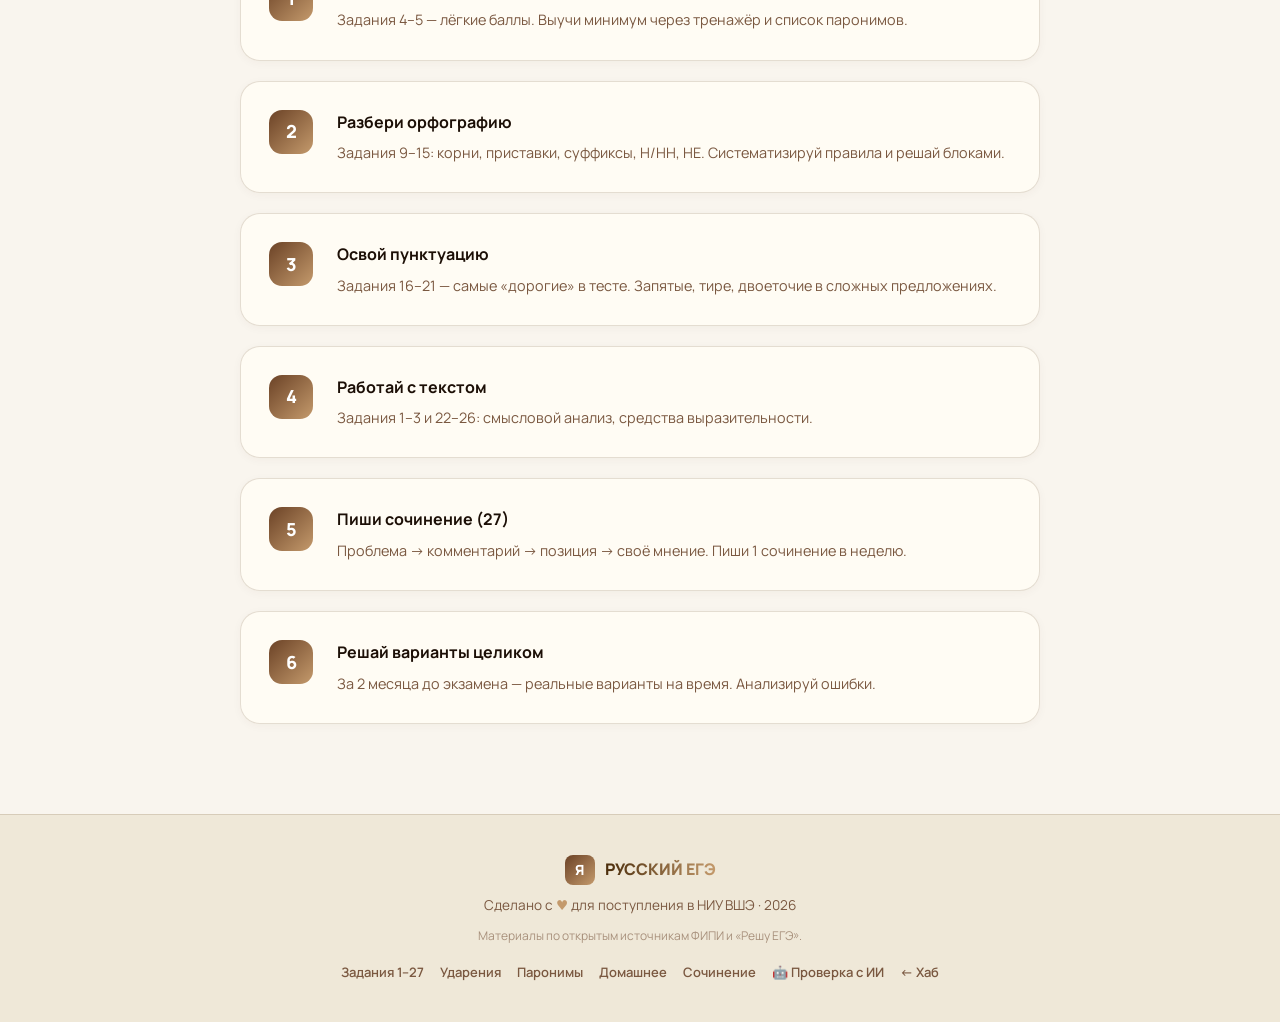
==== commit 3e071c0c: "update index.html particle/bg colors + russian/index.html add AI essay nav link" ====
--- a/russian/index.html
+++ b/russian/index.html
@@ -4,7 +4,7 @@
   <meta charset="UTF-8" />
   <meta name="viewport" content="width=device-width, initial-scale=1.0" />
   <title>РУССКИЙ · ЕГЭ-Хаб — НИУ ВШЭ</title>
-  <meta name="description" content="Подготовка к ЕГЭ по русскому: 27 заданий с теорией и практикой, тренажёр ударений (100+ слов), паронимы ФИПИ, шаблон сочинения, домашние задания. Цель — 90+ баллов, НИУ ВШЭ." />
+  <meta name="description" content="Подготовка к ЕГЭ по русскому: 27 заданий с теорией и практикой, тренажёр ударений (100+ слов), паронимы ФИПИ, шаблон сочинения, проверка эссе с ИИ. Цель — 90+ баллов, НИУ ВШЭ." />
   <link rel="preconnect" href="https://fonts.googleapis.com" />
   <link rel="preconnect" href="https://fonts.gstatic.com" crossorigin />
   <link href="https://fonts.googleapis.com/css2?family=Manrope:wght@400;600;700;800;900&display=swap" rel="stylesheet" />
@@ -35,6 +35,7 @@
       <a href="#/paronims">Паронимы</a>
       <a href="#/homework">Домашнее</a>
       <a href="#/essay">Сочинение</a>
+      <a href="#/ai-essay">🤖 Проверка с ИИ</a>
       <a href="../index.html">← Хаб</a>
     </div>
   </footer>
--- a/russian/css/style.css
+++ b/russian/css/style.css
@@ -1,116 +1,171 @@
 /* ============================================================
-   РУССКИЙ ЕГЭ · чёрно-фиолетовая платформа
+   РУССКИЙ ЕГЭ · Luxury · Beige / Brown / White / Green
    ============================================================ */
 
 :root {
-  --bg:    #07060d;
-  --bg-2:  #0d0a1a;
-  --panel: rgba(22,16,42,.55);
-  --panel-solid: #140f28;
-  --violet:      #8b5cf6;
-  --violet-2:    #a855f7;
-  --violet-bright: #c084fc;
-  --violet-deep: #6d28d9;
-  --pink:  #d946ef;
-  --text:  #ece9f7;
-  --muted: #9b93c4;
-  --line:  rgba(139,92,246,.18);
-  --good:  #34d399;
-  --bad:   #fb7185;
-  --warn:  #f59e0b;
-  --r:     20px;
-  --ease:  cubic-bezier(.16,1,.3,1);
+  --bg:          #F9F5EE;
+  --bg-2:        #EFE8D8;
+  --panel:       rgba(255,252,245,0.92);
+  --panel-solid: #FFF8ED;
+  --brown:       #4A2C0A;
+  --brown-2:     #6B4226;
+  --brown-3:     #8B5E3C;
+  --caramel:     #C49A6C;
+  --caramel-light: #E8CDAA;
+  --green:       #1B4D2E;
+  --green-2:     #2D6E48;
+  --green-3:     #4A9A68;
+  --gold:        #8B6914;
+  --gold-2:      #C4A040;
+  --gold-bright: #DAB554;
+  --text:        #1C0F06;
+  --muted:       #7A5840;
+  --line:        rgba(74,44,10,.15);
+  --good:        #1B4D2E;
+  --bad:         #7A1E1E;
+  --warn:        #8B6914;
+  --r:           20px;
+  --ease:        cubic-bezier(.16,1,.3,1);
 }
 
 *{margin:0;padding:0;box-sizing:border-box;}
 html{scroll-behavior:smooth;}
-body{font-family:"Manrope","Inter",system-ui,sans-serif;
+body{
+  font-family:"Manrope","Inter",system-ui,sans-serif;
   background:var(--bg);color:var(--text);overflow-x:hidden;
-  line-height:1.6;-webkit-font-smoothing:antialiased;}
-::selection{background:var(--violet);color:#fff;}
+  line-height:1.6;-webkit-font-smoothing:antialiased;
+}
+::selection{background:var(--brown-2);color:#fff;}
 a{color:inherit;text-decoration:none;}
 input,textarea,select,button{font-family:inherit;}
 
 /* ---- bg fx ---- */
-.bg-fx{position:fixed;inset:0;z-index:-2;overflow:hidden;
+.bg-fx{
+  position:fixed;inset:0;z-index:-2;overflow:hidden;
   background:
-    radial-gradient(1200px 800px at 80% -10%,rgba(109,40,217,.25),transparent 60%),
-    radial-gradient(1000px 700px at 0% 110%,rgba(217,70,239,.16),transparent 55%),
-    var(--bg);}
-.orb{position:absolute;border-radius:50%;filter:blur(70px);opacity:.5;
-  animation:float 18s var(--ease) infinite alternate;}
-.orb.o1{width:480px;height:480px;top:-120px;left:-80px;
-  background:radial-gradient(circle,var(--violet-deep),transparent 70%);}
-.orb.o2{width:420px;height:420px;bottom:-100px;right:-60px;
-  background:radial-gradient(circle,var(--pink),transparent 70%);animation-delay:-6s;}
-.orb.o3{width:360px;height:360px;top:40%;left:55%;
-  background:radial-gradient(circle,var(--violet-2),transparent 70%);animation-delay:-11s;}
+    radial-gradient(1200px 800px at 80% -10%,rgba(196,154,108,.22),transparent 60%),
+    radial-gradient(1000px 700px at 0% 110%,rgba(45,110,72,.13),transparent 55%),
+    var(--bg);
+}
+.orb{
+  position:absolute;border-radius:50%;filter:blur(80px);opacity:.35;
+  animation:float 18s var(--ease) infinite alternate;
+}
+.orb.o1{
+  width:520px;height:520px;top:-140px;left:-100px;
+  background:radial-gradient(circle,rgba(196,154,108,.65),transparent 70%);
+}
+.orb.o2{
+  width:460px;height:460px;bottom:-120px;right:-80px;
+  background:radial-gradient(circle,rgba(45,110,72,.55),transparent 70%);
+  animation-delay:-6s;
+}
+.orb.o3{
+  width:380px;height:380px;top:40%;left:55%;
+  background:radial-gradient(circle,rgba(218,181,84,.45),transparent 70%);
+  animation-delay:-11s;
+}
 @keyframes float{0%{transform:translate(0,0) scale(1);}100%{transform:translate(60px,-50px) scale(1.18);}}
 
 /* ---- nav ---- */
-.nav{position:fixed;top:0;left:0;right:0;z-index:100;
+.nav{
+  position:fixed;top:0;left:0;right:0;z-index:100;
   display:flex;align-items:center;justify-content:space-between;
-  padding:16px clamp(20px,5vw,64px);transition:all .4s var(--ease);}
-.nav.scrolled{padding:10px clamp(20px,5vw,64px);
-  background:rgba(7,6,13,.82);backdrop-filter:blur(18px);
-  border-bottom:1px solid var(--line);}
+  padding:16px clamp(20px,5vw,64px);transition:all .4s var(--ease);
+}
+.nav.scrolled{
+  padding:10px clamp(20px,5vw,64px);
+  background:rgba(249,245,238,.95);backdrop-filter:blur(18px);
+  border-bottom:1px solid var(--line);
+  box-shadow:0 2px 20px rgba(74,44,10,.07);
+}
 .logo{display:flex;align-items:center;gap:12px;font-weight:800;font-size:18px;letter-spacing:-.5px;}
-.logo .mark{width:36px;height:36px;border-radius:10px;display:grid;place-items:center;
-  font-size:18px;font-weight:900;
-  background:linear-gradient(135deg,var(--violet-2),var(--pink));
-  box-shadow:0 6px 20px -4px var(--violet);animation:pulse 4s ease-in-out infinite;}
-@keyframes pulse{50%{box-shadow:0 8px 36px -2px var(--pink);}}
-.logo span{background:linear-gradient(90deg,#fff,var(--violet-bright));
-  -webkit-background-clip:text;background-clip:text;color:transparent;}
+.logo .mark{
+  width:36px;height:36px;border-radius:10px;display:grid;place-items:center;
+  font-size:18px;font-weight:900;color:#fff;
+  background:linear-gradient(135deg,var(--brown-2),var(--caramel));
+  box-shadow:0 6px 20px -4px rgba(107,66,38,.4);
+  animation:pulse 4s ease-in-out infinite;
+}
+@keyframes pulse{50%{box-shadow:0 8px 36px -2px rgba(196,154,108,.55);}}
+.logo span{
+  background:linear-gradient(90deg,var(--brown),var(--caramel));
+  -webkit-background-clip:text;background-clip:text;color:transparent;
+}
 .nav-links{display:flex;gap:4px;align-items:center;}
-.nav-links a{color:var(--muted);font-size:13px;font-weight:600;
-  padding:8px 14px;border-radius:10px;transition:all .3s var(--ease);white-space:nowrap;}
-.nav-links a:hover,.nav-links a.active{color:var(--text);background:var(--panel);}
+.nav-links a{
+  color:var(--muted);font-size:13px;font-weight:600;
+  padding:8px 14px;border-radius:10px;transition:all .3s var(--ease);white-space:nowrap;
+}
+.nav-links a:hover,.nav-links a.active{color:var(--text);background:rgba(107,66,38,.08);}
 .nav-right{display:flex;align-items:center;gap:8px;}
 .hub-link{
   padding:8px 14px;border-radius:10px;font-size:13px;font-weight:600;
-  background:var(--panel);border:1px solid var(--line);color:var(--muted);
-  transition:all .3s var(--ease);}
-.hub-link:hover{color:var(--violet-bright);border-color:rgba(139,92,246,.4);}
+  background:rgba(107,66,38,.06);border:1px solid var(--line);color:var(--muted);
+  transition:all .3s var(--ease);
+}
+.hub-link:hover{color:var(--brown-2);border-color:rgba(107,66,38,.3);}
 .burger{display:none;flex-direction:column;gap:5px;cursor:pointer;background:none;border:0;}
 .burger span{width:24px;height:2px;background:var(--text);border-radius:2px;transition:.3s;}
 
 /* ---- btns ---- */
-.btn{padding:12px 26px;border-radius:14px;font-weight:700;font-size:14px;
-  cursor:pointer;border:0;transition:all .3s var(--ease);text-decoration:none;display:inline-block;}
-.btn-primary{background:linear-gradient(135deg,var(--violet-2),var(--pink));color:#fff;
-  box-shadow:0 10px 28px -6px rgba(139,92,246,.5);}
-.btn-primary:hover{transform:translateY(-2px);box-shadow:0 14px 36px -4px rgba(139,92,246,.7);}
+.btn{
+  padding:12px 26px;border-radius:14px;font-weight:700;font-size:14px;
+  cursor:pointer;border:0;transition:all .3s var(--ease);text-decoration:none;display:inline-block;
+}
+.btn-primary{
+  background:linear-gradient(135deg,var(--brown-2),var(--caramel));color:#fff;
+  box-shadow:0 10px 28px -6px rgba(107,66,38,.4);
+}
+.btn-primary:hover{transform:translateY(-2px);box-shadow:0 14px 36px -4px rgba(107,66,38,.6);}
 .btn-primary:disabled{opacity:.4;cursor:not-allowed;transform:none;}
-.btn-ghost{background:var(--panel);border:1px solid var(--line);color:var(--text);}
-.btn-ghost:hover{border-color:rgba(139,92,246,.4);color:var(--violet-bright);}
+.btn-ghost{
+  background:rgba(107,66,38,.06);border:1px solid var(--line);color:var(--text);
+}
+.btn-ghost:hover{border-color:rgba(107,66,38,.3);color:var(--brown-2);}
+.btn-green{
+  background:linear-gradient(135deg,var(--green),var(--green-2));color:#fff;
+  box-shadow:0 10px 28px -6px rgba(27,77,46,.35);
+}
+.btn-green:hover{transform:translateY(-2px);box-shadow:0 14px 36px -4px rgba(27,77,46,.55);}
 
 /* ---- hero ---- */
-.hero{min-height:100vh;display:flex;flex-direction:column;align-items:center;
-  justify-content:center;text-align:center;padding:100px clamp(20px,5vw,80px) 60px;}
-.badge{display:inline-flex;align-items:center;gap:8px;padding:8px 18px;border-radius:999px;
-  background:var(--panel);border:1px solid var(--line);font-size:13px;font-weight:600;
-  color:var(--violet-bright);margin-bottom:28px;}
-.dot{width:8px;height:8px;border-radius:50%;background:var(--good);animation:blink 2s infinite;}
+.hero{
+  min-height:100vh;display:flex;flex-direction:column;align-items:center;
+  justify-content:center;text-align:center;padding:100px clamp(20px,5vw,80px) 60px;
+}
+.badge{
+  display:inline-flex;align-items:center;gap:8px;padding:8px 18px;border-radius:999px;
+  background:rgba(255,252,245,.95);border:1px solid rgba(107,66,38,.2);
+  font-size:13px;font-weight:600;color:var(--brown-2);
+  margin-bottom:28px;box-shadow:0 2px 12px rgba(107,66,38,.08);
+}
+.dot{
+  width:8px;height:8px;border-radius:50%;background:var(--green-2);
+  animation:blink 2s infinite;
+}
 @keyframes blink{0%,100%{opacity:1;}50%{opacity:.3;}}
-h1{font-size:clamp(2.2rem,6vw,4.5rem);font-weight:900;letter-spacing:-2px;line-height:1.05;margin-bottom:18px;}
-.grad{background:linear-gradient(120deg,var(--violet-bright),var(--pink));
-  -webkit-background-clip:text;background-clip:text;color:transparent;}
+h1{font-size:clamp(2.2rem,6vw,4.5rem);font-weight:900;letter-spacing:-2px;line-height:1.05;margin-bottom:18px;color:var(--text);}
+.grad{
+  background:linear-gradient(120deg,var(--brown-2),var(--caramel));
+  -webkit-background-clip:text;background-clip:text;color:transparent;
+}
 .sub{font-size:clamp(.95rem,2vw,1.15rem);color:var(--muted);max-width:600px;margin-bottom:36px;}
 .hero-cta{display:flex;gap:14px;flex-wrap:wrap;justify-content:center;margin-bottom:56px;}
 .hero-stats{display:flex;gap:48px;flex-wrap:wrap;justify-content:center;}
-.stat .num{font-size:clamp(1.8rem,4vw,2.8rem);font-weight:900;
-  background:linear-gradient(120deg,var(--violet-bright),var(--pink));
-  -webkit-background-clip:text;background-clip:text;color:transparent;}
+.stat .num{
+  font-size:clamp(1.8rem,4vw,2.8rem);font-weight:900;
+  background:linear-gradient(120deg,var(--brown-2),var(--gold-2));
+  -webkit-background-clip:text;background-clip:text;color:transparent;
+}
 .stat .lbl{font-size:13px;color:var(--muted);font-weight:600;}
 
 /* ---- wrap / sec ---- */
 .wrap{max-width:1200px;margin:0 auto;padding:0 clamp(20px,5vw,48px);}
 section{padding:90px 0;}
 .sec-head{text-align:center;margin-bottom:56px;}
-.kicker{font-size:12px;font-weight:700;letter-spacing:2px;text-transform:uppercase;
-  color:var(--violet-bright);margin-bottom:10px;}
-h2{font-size:clamp(1.6rem,3.5vw,2.4rem);font-weight:800;letter-spacing:-.8px;margin-bottom:14px;}
+.kicker{font-size:12px;font-weight:700;letter-spacing:2px;text-transform:uppercase;color:var(--brown-3);margin-bottom:10px;}
+h2{font-size:clamp(1.6rem,3.5vw,2.4rem);font-weight:800;letter-spacing:-.8px;margin-bottom:14px;color:var(--text);}
 .sec-head p{color:var(--muted);font-size:clamp(.9rem,1.8vw,1rem);max-width:540px;margin:0 auto;}
 
 /* ---- task grid ---- */
@@ -118,236 +173,395 @@
 .task-card{
   padding:24px;border-radius:18px;border:1px solid var(--line);background:var(--panel);
   cursor:pointer;transition:all .35s var(--ease);position:relative;overflow:hidden;
-}
-.task-card::before{content:'';position:absolute;inset:0;
-  background:radial-gradient(500px at var(--mx,50%) var(--my,50%),rgba(139,92,246,.14),transparent 60%);
-  opacity:0;transition:opacity .3s;}
+  box-shadow:0 2px 10px rgba(74,44,10,.04);
+}
+.task-card::before{
+  content:'';position:absolute;inset:0;
+  background:radial-gradient(500px at var(--mx,50%) var(--my,50%),rgba(196,154,108,.13),transparent 60%);
+  opacity:0;transition:opacity .3s;
+}
 .task-card:hover::before{opacity:1;}
-.task-card:hover{transform:translateY(-3px);border-color:rgba(139,92,246,.4);
-  box-shadow:0 20px 50px -20px rgba(139,92,246,.3);}
-.tnum{font-size:11px;font-weight:700;letter-spacing:1.5px;text-transform:uppercase;
-  color:var(--violet-bright);margin-bottom:8px;display:block;}
-.task-card h3{font-size:1rem;font-weight:700;margin-bottom:6px;}
+.task-card:hover{
+  transform:translateY(-3px);border-color:rgba(107,66,38,.3);
+  box-shadow:0 20px 50px -20px rgba(107,66,38,.2);
+}
+.tnum{font-size:11px;font-weight:700;letter-spacing:1.5px;text-transform:uppercase;color:var(--brown-3);margin-bottom:8px;display:block;}
+.task-card h3{font-size:1rem;font-weight:700;margin-bottom:6px;color:var(--text);}
 .task-card p{font-size:.85rem;color:var(--muted);line-height:1.5;}
 .task-card .tc-prog{
-  margin-top:12px;height:3px;border-radius:99px;background:rgba(139,92,246,.15);overflow:hidden;}
-.task-card .tc-prog i{display:block;height:100%;border-radius:99px;
-  background:linear-gradient(90deg,var(--violet-2),var(--pink));transition:width .5s var(--ease);}
-
-/* ---- task detail view ---- */
+  margin-top:12px;height:3px;border-radius:99px;background:rgba(107,66,38,.10);overflow:hidden;
+}
+.task-card .tc-prog i{
+  display:block;height:100%;border-radius:99px;
+  background:linear-gradient(90deg,var(--brown-2),var(--caramel));transition:width .5s var(--ease);
+}
+
+/* ---- task detail ---- */
 .task-view{padding-top:100px;min-height:100vh;}
-.task-header{padding:60px clamp(20px,5vw,48px) 40px;max-width:900px;margin:0 auto;}
-.task-header .back{display:inline-flex;align-items:center;gap:8px;
+.task-header{padding:60px clamp(20px,5vw,48px) 40px;max-width:960px;margin:0 auto;}
+.task-header .back{
+  display:inline-flex;align-items:center;gap:8px;
   color:var(--muted);font-size:14px;font-weight:600;cursor:pointer;
-  border:none;background:none;padding:0;margin-bottom:24px;transition:color .2s;}
-.task-header .back:hover{color:var(--violet-bright);}
-.task-header .tnum{font-size:13px;font-weight:700;letter-spacing:1.5px;text-transform:uppercase;
-  color:var(--violet-bright);margin-bottom:10px;}
-.task-header h2{font-size:clamp(1.6rem,3.5vw,2.2rem);font-weight:800;letter-spacing:-.5px;margin-bottom:14px;}
-.task-header p{color:var(--muted);font-size:1rem;line-height:1.7;max-width:660px;}
-
-.task-body{max-width:900px;margin:0 auto;padding:0 clamp(20px,5vw,48px) 80px;}
-
-/* theory block */
+  border:none;background:none;padding:0;margin-bottom:24px;transition:color .2s;
+}
+.task-header .back:hover{color:var(--brown-2);}
+.task-header .tnum{font-size:13px;font-weight:700;letter-spacing:1.5px;text-transform:uppercase;color:var(--brown-3);margin-bottom:10px;}
+.task-header h2{font-size:clamp(1.6rem,3.5vw,2.2rem);font-weight:800;letter-spacing:-.5px;margin-bottom:12px;color:var(--text);}
+.task-header p{color:var(--muted);font-size:1rem;line-height:1.7;max-width:720px;}
+.task-meta{display:flex;gap:10px;flex-wrap:wrap;margin:14px 0 0;}
+.meta-chip{
+  padding:5px 14px;border-radius:8px;font-size:12px;font-weight:700;
+  background:rgba(107,66,38,.08);border:1px solid var(--line);color:var(--brown-3);
+}
+.meta-chip.mc-green{background:rgba(27,77,46,.08);color:var(--green-2);border-color:rgba(27,77,46,.2);}
+.meta-chip.mc-gold{background:rgba(196,160,64,.1);color:var(--gold);border-color:rgba(196,160,64,.3);}
+
+.task-body{max-width:960px;margin:0 auto;padding:0 clamp(20px,5vw,48px) 80px;}
+
+/* ---- theory block ---- */
 .theory-block{
   background:var(--panel);border:1px solid var(--line);
-  border-radius:20px;padding:32px;margin-bottom:32px;
-}
-.theory-block h3{font-size:1.1rem;font-weight:700;margin-bottom:16px;
-  display:flex;align-items:center;gap:10px;}
-.theory-block h3::before{content:'📖';font-size:1.2rem;}
+  border-radius:20px;padding:32px;margin-bottom:24px;
+  box-shadow:0 2px 12px rgba(74,44,10,.05);
+}
+.theory-block h3{
+  font-size:1.05rem;font-weight:800;margin-bottom:18px;
+  display:flex;align-items:center;gap:10px;color:var(--text);
+  padding-bottom:14px;border-bottom:1px solid var(--line);
+}
+.theory-block h3::before{content:'📖';font-size:1.1rem;}
 .theory-block ul{list-style:none;display:flex;flex-direction:column;gap:10px;}
-.theory-block li{padding-left:22px;position:relative;font-size:.95rem;line-height:1.6;color:var(--muted);}
-.theory-block li::before{content:'→';position:absolute;left:0;color:var(--violet-bright);}
-.theory-block li strong{color:var(--text);}
+.theory-block li{
+  padding:12px 16px 12px 42px;position:relative;
+  font-size:.95rem;line-height:1.7;color:var(--text);
+  background:rgba(107,66,38,.04);border-radius:10px;
+  border-left:3px solid var(--caramel);
+}
+.theory-block li::before{content:'→';position:absolute;left:14px;top:13px;color:var(--brown-3);font-weight:700;}
+.theory-block li strong{color:var(--brown-2);}
+.theory-block li em{font-style:normal;color:var(--brown-2);font-weight:600;}
 .theory-block p{font-size:.95rem;color:var(--muted);line-height:1.7;}
-.theory-block code{background:rgba(139,92,246,.15);padding:2px 6px;border-radius:6px;
-  font-family:monospace;font-size:.9rem;color:var(--violet-bright);}
-
-/* practice block */
+.theory-block code{
+  background:rgba(107,66,38,.1);padding:2px 8px;border-radius:6px;
+  font-family:monospace;font-size:.9rem;color:var(--brown-2);
+}
+.theory-block pre{white-space:pre-wrap;font-family:inherit;font-size:.9rem;color:var(--muted);line-height:1.7;}
+
+/* warn theory block */
+.theory-warn{
+  border-left:4px solid var(--gold) !important;
+  background:rgba(196,160,64,.04) !important;
+}
+.theory-warn h3{color:var(--gold) !important;}
+.theory-warn h3::before{content:'⚠️' !important;}
+.theory-warn li{border-left-color:var(--gold-2) !important;background:rgba(196,160,64,.06) !important;}
+.theory-warn li::before{color:var(--gold) !important;}
+
+/* ---- practice block ---- */
 .practice-block{margin-bottom:24px;}
-.practice-block .pb-head{display:flex;align-items:center;justify-content:space-between;margin-bottom:20px;}
-.practice-block .pb-head h3{font-size:1.05rem;font-weight:700;}
+.practice-block .pb-head{
+  display:flex;align-items:center;justify-content:space-between;margin-bottom:20px;
+  padding:16px 20px;background:rgba(107,66,38,.05);
+  border-radius:14px;border:1px solid var(--line);
+}
+.practice-block .pb-head h3{font-size:1.05rem;font-weight:700;color:var(--text);}
 .pb-counter{font-size:13px;color:var(--muted);font-weight:600;}
+.pb-pct{font-size:12px;color:var(--green-2);font-weight:700;margin-left:6px;}
 
 .ex-card{
   background:var(--panel);border:1px solid var(--line);border-radius:18px;
-  padding:28px;margin-bottom:16px;transition:border-color .3s;
-}
-.ex-card.correct{border-color:var(--good);}
-.ex-card.wrong{border-color:var(--bad);}
-.ex-num{font-size:11px;font-weight:700;letter-spacing:1.5px;text-transform:uppercase;
-  color:var(--muted);margin-bottom:10px;}
-.ex-card .q{font-size:1rem;font-weight:600;line-height:1.6;margin-bottom:18px;}
-.ex-card .q em{font-style:normal;color:var(--violet-bright);font-weight:700;}
+  padding:28px;margin-bottom:14px;transition:border-color .3s;
+  box-shadow:0 2px 8px rgba(74,44,10,.04);
+}
+.ex-card.correct{border-color:rgba(27,77,46,.45);background:rgba(27,77,46,.03);}
+.ex-card.wrong{border-color:rgba(122,30,30,.35);}
+.ex-num{font-size:11px;font-weight:700;letter-spacing:1.5px;text-transform:uppercase;color:var(--muted);margin-bottom:10px;}
+.ex-card .q{font-size:1rem;font-weight:600;line-height:1.65;margin-bottom:18px;color:var(--text);}
+.ex-card .q em{font-style:normal;color:var(--brown-2);font-weight:700;}
 
 /* options */
 .opts{display:flex;flex-direction:column;gap:10px;margin-bottom:16px;}
 .opt{
   padding:12px 18px;border-radius:12px;border:1px solid var(--line);
-  background:rgba(22,16,42,.4);cursor:pointer;font-size:.95rem;font-weight:600;
+  background:rgba(255,252,245,.7);cursor:pointer;font-size:.95rem;font-weight:600;
   transition:all .25s var(--ease);text-align:left;color:var(--text);
 }
-.opt:hover:not(:disabled){border-color:rgba(139,92,246,.5);background:rgba(139,92,246,.12);}
-.opt.sel-correct{border-color:var(--good);background:rgba(52,211,153,.12);color:var(--good);}
-.opt.sel-wrong{border-color:var(--bad);background:rgba(251,113,133,.12);color:var(--bad);}
-.opt.show-correct{border-color:var(--good);background:rgba(52,211,153,.08);}
-.opt:disabled{cursor:not-allowed;}
+.opt:hover:not(:disabled){border-color:rgba(107,66,38,.4);background:rgba(107,66,38,.07);}
+.opt.sel-correct{border-color:rgba(27,77,46,.6);background:rgba(27,77,46,.09);color:var(--green);}
+.opt.sel-wrong{border-color:rgba(122,30,30,.5);background:rgba(122,30,30,.07);color:var(--bad);}
+.opt.show-correct{border-color:rgba(27,77,46,.4);background:rgba(27,77,46,.05);}
+.opt:disabled{cursor:not-allowed;opacity:.85;}
 
 /* fill input */
 .fill-wrap{display:flex;gap:12px;align-items:center;flex-wrap:wrap;margin-bottom:14px;}
 .fill-pre,.fill-post{font-size:1rem;color:var(--text);font-weight:600;}
 .fill-inp{
   padding:10px 16px;border-radius:12px;border:1px solid var(--line);
-  background:rgba(22,16,42,.6);color:var(--text);font-size:1rem;font-weight:600;
-  min-width:140px;outline:none;transition:border-color .25s;}
-.fill-inp:focus{border-color:var(--violet);}
-.fill-inp.ok{border-color:var(--good);background:rgba(52,211,153,.1);}
-.fill-inp.no{border-color:var(--bad);background:rgba(251,113,133,.1);}
-.check-btn{padding:10px 20px;border-radius:12px;border:0;cursor:pointer;
-  background:var(--violet);color:#fff;font-size:14px;font-weight:700;
-  transition:all .25s var(--ease);}
-.check-btn:hover{background:var(--violet-2);}
+  background:rgba(255,252,245,.85);color:var(--text);font-size:1rem;font-weight:600;
+  min-width:140px;outline:none;transition:border-color .25s;
+}
+.fill-inp:focus{border-color:var(--brown-2);box-shadow:0 0 0 3px rgba(107,66,38,.08);}
+.fill-inp.ok{border-color:rgba(27,77,46,.6);background:rgba(27,77,46,.07);}
+.fill-inp.no{border-color:rgba(122,30,30,.5);background:rgba(122,30,30,.05);}
+.check-btn{
+  padding:10px 20px;border-radius:12px;border:0;cursor:pointer;
+  background:var(--brown-2);color:#fff;font-size:14px;font-weight:700;
+  transition:all .25s var(--ease);
+}
+.check-btn:hover{background:var(--brown-3);}
 
 /* explain */
-.explain{display:none;padding:14px 18px;border-radius:12px;
-  background:rgba(22,16,42,.8);border-left:3px solid var(--violet-bright);
-  font-size:.9rem;color:var(--muted);line-height:1.6;margin-top:6px;}
+.explain{
+  display:none;padding:14px 18px;border-radius:12px;
+  background:rgba(107,66,38,.05);border-left:3px solid var(--caramel);
+  font-size:.9rem;color:var(--muted);line-height:1.6;margin-top:8px;
+}
 .explain.show{display:block;}
-.explain strong{color:var(--violet-bright);}
+.explain strong{color:var(--brown-2);}
 
 /* ---- stress trainer ---- */
 .trainer{
   background:var(--panel);border:1px solid var(--line);border-radius:24px;
   padding:40px;max-width:600px;margin:0 auto;text-align:center;
-}
-.stress-word{font-size:clamp(2rem,5vw,3rem);font-weight:700;
-  letter-spacing:2px;margin:24px 0;display:flex;justify-content:center;gap:2px;flex-wrap:wrap;}
+  box-shadow:0 4px 24px rgba(74,44,10,.07);
+}
+.stress-word{
+  font-size:clamp(2rem,5vw,3rem);font-weight:700;
+  letter-spacing:2px;margin:24px 0;display:flex;justify-content:center;gap:2px;flex-wrap:wrap;
+  color:var(--text);
+}
 .syl{
   padding:8px 4px;cursor:pointer;border-radius:8px;transition:all .2s var(--ease);
   border-bottom:3px solid transparent;
 }
-.syl:hover{background:rgba(139,92,246,.2);border-bottom-color:var(--violet);}
-.syl.correct{background:rgba(52,211,153,.15);border-bottom-color:var(--good);color:var(--good);}
-.syl.wrong{background:rgba(251,113,133,.15);border-bottom-color:var(--bad);color:var(--bad);}
-.syl.show-acc{border-bottom-color:var(--good);}
+.syl:hover{background:rgba(107,66,38,.1);border-bottom-color:var(--brown-3);}
+.syl.correct{background:rgba(27,77,46,.1);border-bottom-color:var(--green-2);color:var(--green);}
+.syl.wrong{background:rgba(122,30,30,.07);border-bottom-color:var(--bad);color:var(--bad);}
+.syl.show-acc{border-bottom-color:var(--green-2);background:rgba(27,77,46,.07);}
 .qcount{font-size:13px;color:var(--muted);font-weight:600;}
 .hint{font-size:.9rem;color:var(--muted);margin-bottom:18px;}
-.progress-bar{height:4px;border-radius:99px;background:rgba(139,92,246,.15);overflow:hidden;margin-top:20px;}
-.progress-bar i{display:block;height:100%;border-radius:99px;
-  background:linear-gradient(90deg,var(--violet-2),var(--pink));transition:width .4s var(--ease);}
-.s-score{color:var(--violet-bright);font-weight:700;}
+.progress-bar{height:4px;border-radius:99px;background:rgba(107,66,38,.1);overflow:hidden;margin-top:20px;}
+.progress-bar i{
+  display:block;height:100%;border-radius:99px;
+  background:linear-gradient(90deg,var(--brown-2),var(--caramel));transition:width .4s var(--ease);
+}
+.s-score{color:var(--brown-2);font-weight:700;}
 
 /* ---- quiz ---- */
 .quiz{max-width:680px;margin:0 auto;}
 .quiz-card{
   background:var(--panel);border:1px solid var(--line);border-radius:24px;padding:36px;
-}
-.quiz-tag{font-size:11px;font-weight:700;letter-spacing:1.5px;text-transform:uppercase;
-  color:var(--violet-bright);}
-.quiz-q{font-size:1.05rem;font-weight:600;line-height:1.6;margin:16px 0 24px;}
+  box-shadow:0 4px 20px rgba(74,44,10,.07);
+}
+.quiz-tag{font-size:11px;font-weight:700;letter-spacing:1.5px;text-transform:uppercase;color:var(--brown-3);}
+.quiz-q{font-size:1.05rem;font-weight:600;line-height:1.6;margin:16px 0 24px;color:var(--text);}
 .quiz-foot{display:flex;align-items:center;justify-content:space-between;margin-top:20px;flex-wrap:wrap;gap:12px;}
 .quiz-score{font-size:14px;font-weight:600;color:var(--muted);}
-.q-score{color:var(--violet-bright);}
+.q-score{color:var(--brown-2);}
 
 /* ---- roadmap ---- */
 .roadmap{display:flex;flex-direction:column;gap:20px;max-width:800px;margin:0 auto;}
-.step{display:flex;gap:24px;align-items:flex-start;padding:28px;
-  border-radius:20px;background:var(--panel);border:1px solid var(--line);}
+.step{
+  display:flex;gap:24px;align-items:flex-start;padding:28px;
+  border-radius:20px;background:var(--panel);border:1px solid var(--line);
+  box-shadow:0 2px 10px rgba(74,44,10,.04);
+  transition:all .3s var(--ease);
+}
+.step:hover{box-shadow:0 8px 28px rgba(74,44,10,.10);border-color:rgba(107,66,38,.28);}
 .step .n{
   flex-shrink:0;width:44px;height:44px;border-radius:13px;display:grid;place-items:center;
-  font-size:18px;font-weight:900;
-  background:linear-gradient(135deg,var(--violet-2),var(--pink));
-  color:#fff;}
-.step h3{font-size:1rem;font-weight:700;margin-bottom:6px;}
+  font-size:18px;font-weight:900;color:#fff;
+  background:linear-gradient(135deg,var(--brown-2),var(--caramel));
+}
+.step h3{font-size:1rem;font-weight:700;margin-bottom:6px;color:var(--text);}
 .step p{font-size:.9rem;color:var(--muted);line-height:1.6;}
 
 /* ---- paronims ---- */
 .paro-list{display:grid;grid-template-columns:repeat(auto-fill,minmax(280px,1fr));gap:16px;}
-.paro-card{padding:20px;border-radius:16px;background:var(--panel);border:1px solid var(--line);}
-.paro-card h4{font-size:1rem;font-weight:700;margin-bottom:10px;color:var(--violet-bright);}
+.paro-card{
+  padding:20px;border-radius:16px;background:var(--panel);border:1px solid var(--line);
+  box-shadow:0 2px 8px rgba(74,44,10,.04);
+}
+.paro-card h4{font-size:1rem;font-weight:700;margin-bottom:10px;color:var(--brown-2);}
 .paro-card .words{display:flex;gap:10px;flex-wrap:wrap;margin-bottom:8px;}
-.paro-word{padding:4px 12px;border-radius:8px;background:rgba(139,92,246,.12);
-  font-size:.9rem;font-weight:600;}
+.paro-word{
+  padding:4px 12px;border-radius:8px;background:rgba(107,66,38,.08);
+  font-size:.9rem;font-weight:600;color:var(--brown-2);
+}
 .paro-card p{font-size:.85rem;color:var(--muted);line-height:1.5;}
 
 /* ---- homework ---- */
 .hw-section{padding:60px 0;}
 .hw-topics{display:grid;grid-template-columns:repeat(auto-fill,minmax(300px,1fr));gap:20px;}
-.hw-topic{padding:28px;border-radius:20px;background:var(--panel);border:1px solid var(--line);}
-.hw-topic h3{font-size:1rem;font-weight:700;margin-bottom:16px;display:flex;justify-content:space-between;align-items:center;}
+.hw-topic{
+  padding:28px;border-radius:20px;background:var(--panel);border:1px solid var(--line);
+  box-shadow:0 2px 10px rgba(74,44,10,.04);
+}
+.hw-topic h3{font-size:1rem;font-weight:700;margin-bottom:16px;display:flex;justify-content:space-between;align-items:center;color:var(--text);}
 .hw-prog-label{font-size:12px;color:var(--muted);font-weight:600;}
-.hw-bar{height:4px;border-radius:99px;background:rgba(139,92,246,.15);overflow:hidden;margin-bottom:16px;}
-.hw-bar i{display:block;height:100%;border-radius:99px;
-  background:linear-gradient(90deg,var(--violet-2),var(--pink));transition:width .5s var(--ease);}
+.hw-bar{height:4px;border-radius:99px;background:rgba(107,66,38,.1);overflow:hidden;margin-bottom:16px;}
+.hw-bar i{
+  display:block;height:100%;border-radius:99px;
+  background:linear-gradient(90deg,var(--brown-2),var(--caramel));transition:width .5s var(--ease);
+}
 .hw-items{list-style:none;display:flex;flex-direction:column;gap:8px;}
 .hw-item{display:flex;align-items:flex-start;gap:12px;font-size:.9rem;line-height:1.5;cursor:pointer;}
 .hw-item input[type=checkbox]{
-  flex-shrink:0;width:18px;height:18px;accent-color:var(--violet-2);cursor:pointer;margin-top:2px;}
+  flex-shrink:0;width:18px;height:18px;accent-color:var(--brown-2);cursor:pointer;margin-top:2px;
+}
 .hw-item.done label{text-decoration:line-through;color:var(--muted);}
-.hw-item label{cursor:pointer;}
+.hw-item label{cursor:pointer;color:var(--text);}
 
 /* ---- resources ---- */
 .res-grid{display:grid;grid-template-columns:repeat(auto-fill,minmax(240px,1fr));gap:16px;}
-.res{padding:28px;border-radius:18px;background:var(--panel);border:1px solid var(--line);
-  transition:all .3s var(--ease);}
-.res:hover{transform:translateY(-3px);border-color:rgba(139,92,246,.4);}
+.res{
+  padding:28px;border-radius:18px;background:var(--panel);border:1px solid var(--line);
+  transition:all .3s var(--ease);box-shadow:0 2px 8px rgba(74,44,10,.04);
+}
+.res:hover{transform:translateY(-3px);border-color:rgba(107,66,38,.28);box-shadow:0 12px 32px rgba(74,44,10,.10);}
 .res .ico{font-size:1.8rem;margin-bottom:12px;}
-.res h3{font-size:1rem;font-weight:700;margin-bottom:6px;display:flex;align-items:center;gap:6px;}
+.res h3{font-size:1rem;font-weight:700;margin-bottom:6px;display:flex;align-items:center;gap:6px;color:var(--text);}
 .arrow{font-size:.8rem;color:var(--muted);}
 .res p{font-size:.85rem;color:var(--muted);line-height:1.5;}
 
 /* ---- tabs ---- */
 .tabs{display:flex;gap:8px;flex-wrap:wrap;margin-bottom:28px;}
-.tab-btn{padding:8px 18px;border-radius:10px;border:1px solid var(--line);
-  background:var(--panel);color:var(--muted);font-size:13px;font-weight:600;cursor:pointer;
-  transition:all .25s var(--ease);}
-.tab-btn.active{background:var(--violet);color:#fff;border-color:var(--violet);}
+.tab-btn{
+  padding:8px 18px;border-radius:10px;border:1px solid var(--line);
+  background:transparent;color:var(--muted);font-size:13px;font-weight:600;cursor:pointer;
+  transition:all .25s var(--ease);
+}
+.tab-btn.active{background:var(--brown-2);color:#fff;border-color:var(--brown-2);}
 .tab-pane{display:none;}
 .tab-pane.active{display:block;}
 
+/* ---- AI Essay Checker ---- */
+.ai-essay-wrap{max-width:820px;margin:0 auto;}
+.essay-form{
+  background:var(--panel);border:1px solid var(--line);border-radius:20px;
+  padding:36px;margin-bottom:24px;box-shadow:0 2px 12px rgba(74,44,10,.05);
+}
+.essay-form label{
+  display:block;font-size:14px;font-weight:700;color:var(--text);margin-bottom:8px;
+}
+.essay-form label .opt-tag{
+  font-size:11px;font-weight:600;color:var(--muted);margin-left:8px;
+  background:rgba(107,66,38,.08);padding:2px 8px;border-radius:6px;
+}
+.essay-textarea{
+  width:100%;min-height:200px;padding:16px;border-radius:14px;
+  border:1px solid var(--line);background:rgba(255,252,245,.85);
+  color:var(--text);font-size:.95rem;line-height:1.65;resize:vertical;
+  outline:none;transition:border-color .25s;font-family:inherit;
+}
+.essay-textarea:focus{border-color:var(--brown-2);box-shadow:0 0 0 3px rgba(107,66,38,.08);}
+.essay-src-textarea{min-height:110px;}
+.char-count{font-size:12px;color:var(--muted);text-align:right;margin-top:6px;}
+.form-section{margin-bottom:24px;}
+
+.score-total-card{
+  background:linear-gradient(135deg,var(--brown-2),var(--caramel));
+  color:#fff;border-radius:20px;padding:36px;text-align:center;margin-bottom:24px;
+  box-shadow:0 12px 40px -8px rgba(107,66,38,.4);
+}
+.score-total-card .big-score{font-size:clamp(3rem,8vw,5rem);font-weight:900;line-height:1;}
+.score-total-card .big-max{font-size:1.5rem;opacity:.7;font-weight:700;}
+.score-total-card .big-label{font-size:13px;opacity:.8;margin-top:6px;}
+.score-total-bar{height:8px;border-radius:99px;background:rgba(255,255,255,.2);overflow:hidden;margin:20px 0 8px;}
+.score-total-bar i{display:block;height:100%;border-radius:99px;background:rgba(255,255,255,.7);transition:width 1s var(--ease);}
+.score-percentile{font-size:13px;opacity:.8;}
+
+.criteria-grid{
+  display:grid;grid-template-columns:repeat(auto-fill,minmax(320px,1fr));gap:14px;
+  margin-bottom:24px;
+}
+.criterion{
+  background:var(--panel);border:1px solid var(--line);border-radius:16px;padding:20px;
+  box-shadow:0 2px 8px rgba(74,44,10,.04);
+}
+.criterion-head{display:flex;align-items:center;justify-content:space-between;margin-bottom:8px;}
+.criterion-name{font-size:13px;font-weight:700;color:var(--text);}
+.criterion-key{
+  font-size:11px;font-weight:700;padding:3px 10px;border-radius:8px;
+  background:rgba(107,66,38,.1);color:var(--brown-2);
+}
+.criterion-score{font-size:1.15rem;font-weight:900;color:var(--brown-2);margin-bottom:6px;}
+.criterion-bar{height:5px;border-radius:99px;background:rgba(107,66,38,.1);overflow:hidden;margin-bottom:10px;}
+.criterion-bar i{display:block;height:100%;border-radius:99px;transition:width .6s var(--ease);}
+.criterion-bar.c-full i{background:linear-gradient(90deg,var(--green),var(--green-3));}
+.criterion-bar.c-partial i{background:linear-gradient(90deg,var(--gold),var(--gold-bright));}
+.criterion-bar.c-low i{background:linear-gradient(90deg,var(--bad),#C05050);}
+.criterion-feedback{font-size:.84rem;color:var(--muted);line-height:1.55;}
+
+.ai-summary-block{
+  background:var(--panel);border:1px solid var(--line);border-radius:18px;
+  padding:28px;margin-bottom:16px;box-shadow:0 2px 10px rgba(74,44,10,.05);
+}
+.ai-summary-block h3{font-size:1rem;font-weight:700;margin-bottom:12px;color:var(--text);}
+.ai-summary-block p{font-size:.95rem;color:var(--muted);line-height:1.7;}
+.recs-list{list-style:none;display:flex;flex-direction:column;gap:10px;}
+.recs-list li{
+  padding:12px 16px 12px 40px;position:relative;
+  font-size:.9rem;color:var(--text);background:rgba(27,77,46,.05);
+  border-radius:10px;border-left:3px solid var(--green-2);line-height:1.55;
+}
+.recs-list li::before{content:'→';position:absolute;left:14px;top:13px;color:var(--green-2);font-weight:700;}
+
+.ai-loading{text-align:center;padding:60px 20px;}
+.ai-loading .spin{
+  width:48px;height:48px;border:4px solid rgba(107,66,38,.15);
+  border-top-color:var(--brown-2);border-radius:50%;
+  animation:spin .8s linear infinite;margin:0 auto 20px;
+}
+@keyframes spin{to{transform:rotate(360deg);}}
+.ai-loading p{color:var(--muted);font-size:.95rem;}
+.ai-error{
+  background:rgba(122,30,30,.06);border:1px solid rgba(122,30,30,.2);
+  border-radius:14px;padding:20px;color:var(--bad);font-size:.9rem;margin-bottom:16px;
+}
+
 /* ---- footer ---- */
-footer{text-align:center;padding:40px clamp(20px,5vw,48px);
+footer{
+  text-align:center;padding:40px clamp(20px,5vw,48px);
   border-top:1px solid var(--line);display:flex;flex-direction:column;
-  align-items:center;gap:10px;}
+  align-items:center;gap:10px;background:var(--bg-2);
+}
 .foot-logo{display:flex;align-items:center;gap:10px;font-size:16px;font-weight:800;}
-.foot-logo .mark{width:30px;height:30px;border-radius:8px;display:grid;place-items:center;
-  font-size:14px;font-weight:900;
-  background:linear-gradient(135deg,var(--violet-2),var(--pink));}
-.foot-logo span{background:linear-gradient(90deg,#fff,var(--violet-bright));
-  -webkit-background-clip:text;background-clip:text;color:transparent;}
+.foot-logo .mark{
+  width:30px;height:30px;border-radius:8px;display:grid;place-items:center;
+  font-size:14px;font-weight:900;color:#fff;
+  background:linear-gradient(135deg,var(--brown-2),var(--caramel));
+}
+.foot-logo span{
+  background:linear-gradient(90deg,var(--brown),var(--caramel));
+  -webkit-background-clip:text;background-clip:text;color:transparent;
+}
 footer p{color:var(--muted);font-size:.85rem;}
-.heart{color:var(--pink);}
+.heart{color:var(--caramel);}
 .foot-links{display:flex;gap:16px;flex-wrap:wrap;justify-content:center;margin-top:6px;}
 .foot-links a{color:var(--muted);font-size:13px;font-weight:600;transition:color .2s;}
-.foot-links a:hover{color:var(--violet-bright);}
+.foot-links a:hover{color:var(--brown-2);}
 
 /* ---- toast ---- */
-.toast{position:fixed;bottom:32px;left:50%;transform:translateX(-50%) translateY(20px);
+.toast{
+  position:fixed;bottom:32px;left:50%;transform:translateX(-50%) translateY(20px);
   background:var(--panel-solid);border:1px solid var(--line);color:var(--text);
   padding:12px 24px;border-radius:99px;font-size:14px;font-weight:600;
-  opacity:0;transition:all .3s var(--ease);z-index:999;white-space:nowrap;}
+  opacity:0;transition:all .3s var(--ease);z-index:999;white-space:nowrap;
+  box-shadow:0 4px 16px rgba(74,44,10,.15);
+}
 .toast.show{opacity:1;transform:translateX(-50%) translateY(0);}
 
 /* ---- reveal ---- */
 .reveal{opacity:0;transform:translateY(24px);transition:opacity .6s var(--ease),transform .6s var(--ease);}
 .reveal.in{opacity:1;transform:none;}
 
-/* ---- responsive ---- */
-@media(max-width:700px){
-  .nav-links{display:none;position:fixed;top:68px;left:0;right:0;
-    flex-direction:column;background:rgba(7,6,13,.95);backdrop-filter:blur(18px);
-    padding:16px;gap:6px;border-bottom:1px solid var(--line);}
-  .nav-links.open{display:flex;}
-  .burger{display:flex;}
-  .hero-stats{gap:20px;}
-  .fill-wrap{flex-direction:column;align-items:flex-start;}
-  .step{flex-direction:column;gap:14px;}
-}
-
-/* ======= TIMER ======= */
-.timer-card{background:var(--card);border:1px solid rgba(139,92,246,.2);border-radius:20px;
-  padding:40px 24px 32px;text-align:center;max-width:480px;margin:0 auto;}
+/* ---- timer ---- */
+.timer-card{
+  background:var(--panel);border:1px solid var(--line);border-radius:20px;
+  padding:40px 24px 32px;text-align:center;max-width:480px;margin:0 auto;
+  box-shadow:0 4px 20px rgba(74,44,10,.07);
+}
 .timer-ring-wrap{position:relative;width:200px;height:200px;margin:0 auto 20px;}
 .timer-ring{width:100%;height:100%;}
 .timer-display{position:absolute;top:50%;left:50%;transform:translate(-50%,-50%);text-align:center;width:140px;}
@@ -356,12 +570,27 @@
 .timer-elapsed{color:var(--muted);font-size:.8rem;margin-bottom:20px;}
 .timer-controls{display:flex;gap:12px;justify-content:center;}
 .timer-plan{display:flex;flex-direction:column;gap:8px;margin-top:12px;}
-.tp-row{display:grid;grid-template-columns:130px 1fr 60px;gap:10px;align-items:center;
-  padding:10px 14px;border-radius:9px;background:rgba(255,255,255,.03);font-size:.83rem;}
-.tp-key{background:rgba(139,92,246,.1);border-left:3px solid var(--violet);}
-.tp-time{font-variant-numeric:tabular-nums;font-weight:700;color:var(--violet-bright);}
+.tp-row{
+  display:grid;grid-template-columns:130px 1fr 60px;gap:10px;align-items:center;
+  padding:10px 14px;border-radius:9px;background:rgba(107,66,38,.04);font-size:.83rem;
+}
+.tp-key{background:rgba(27,77,46,.07);border-left:3px solid var(--green-2);}
+.tp-time{font-variant-numeric:tabular-nums;font-weight:700;color:var(--brown-2);}
 .tp-dur{color:var(--muted);font-size:.78rem;text-align:right;}
-@media(max-width:600px){
+
+/* ---- responsive ---- */
+@media(max-width:700px){
+  .nav-links{
+    display:none;position:fixed;top:68px;left:0;right:0;
+    flex-direction:column;background:rgba(249,245,238,.97);backdrop-filter:blur(18px);
+    padding:16px;gap:6px;border-bottom:1px solid var(--line);
+  }
+  .nav-links.open{display:flex;}
+  .burger{display:flex;}
+  .hero-stats{gap:20px;}
+  .fill-wrap{flex-direction:column;align-items:flex-start;}
+  .step{flex-direction:column;gap:14px;}
   .tp-row{grid-template-columns:1fr;gap:2px;}
   .tp-time{font-size:.8rem;}
-}
+  .criteria-grid{grid-template-columns:1fr;}
+}
